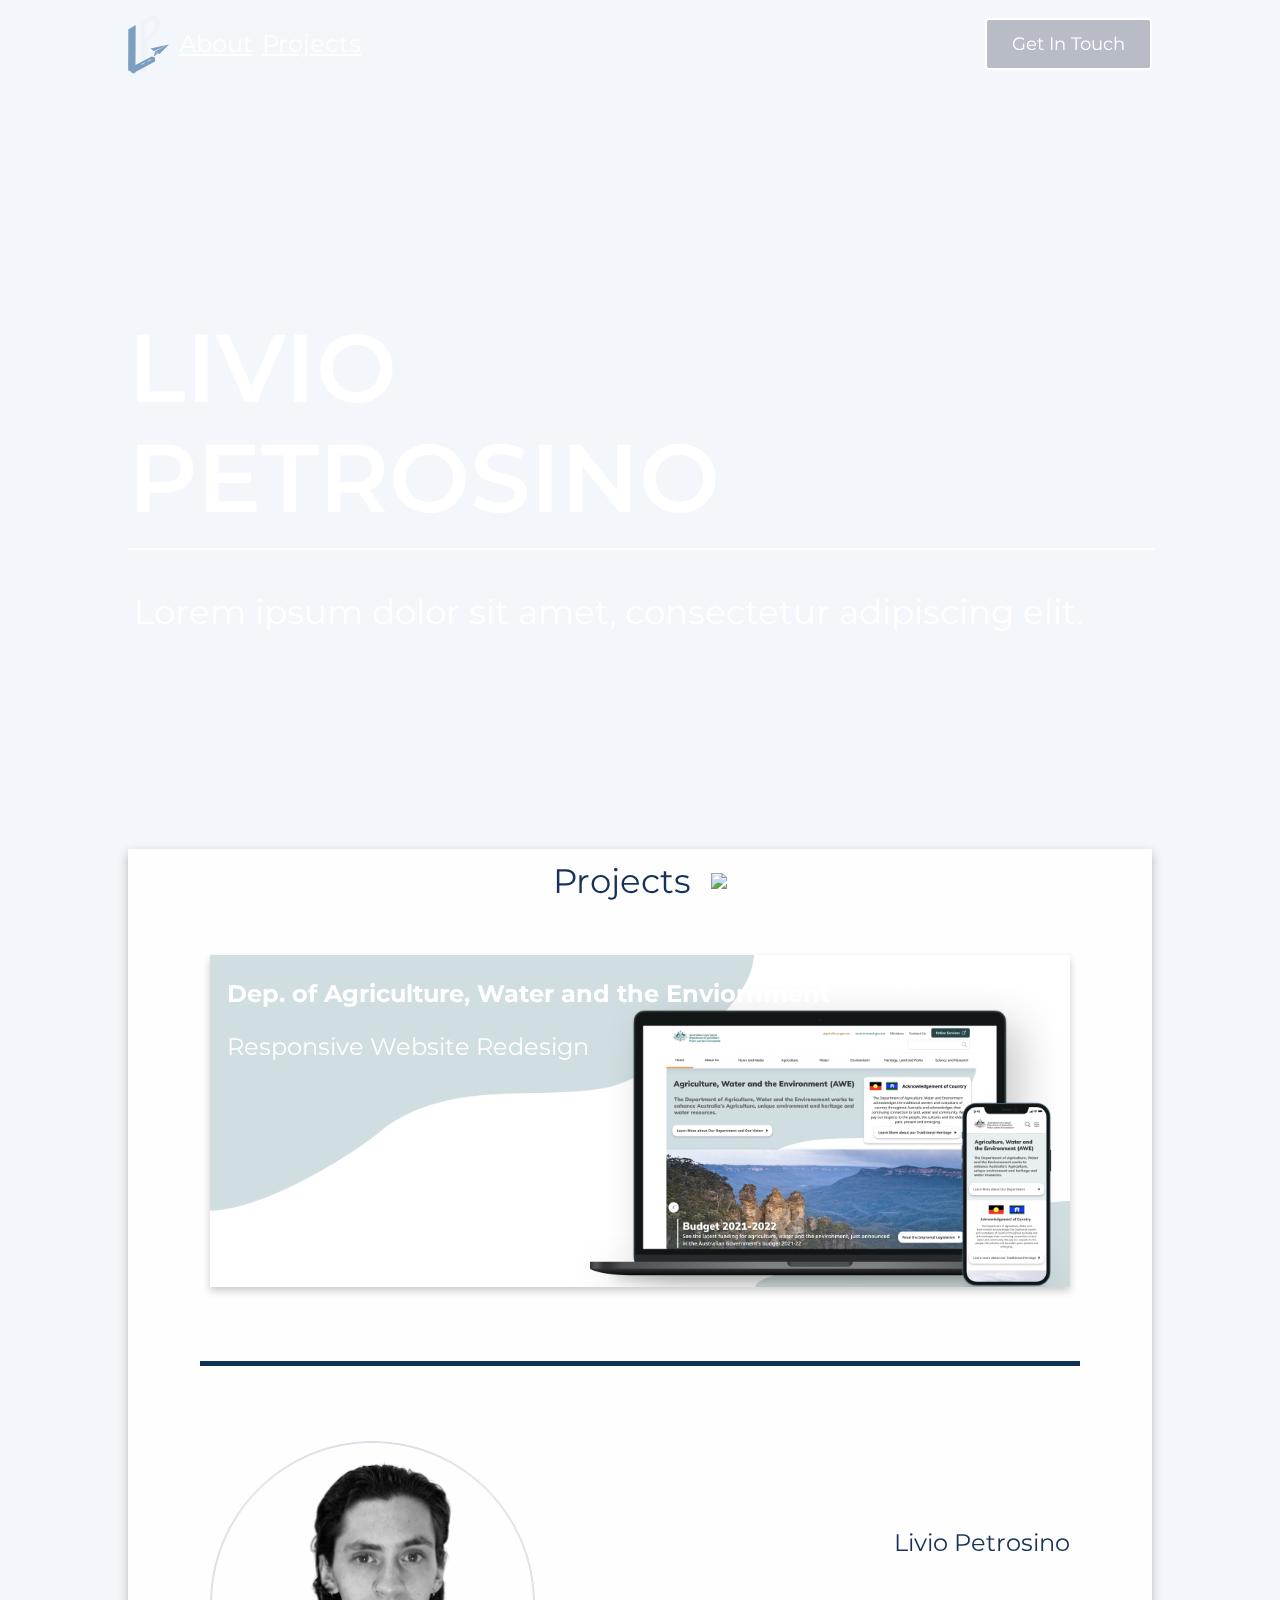
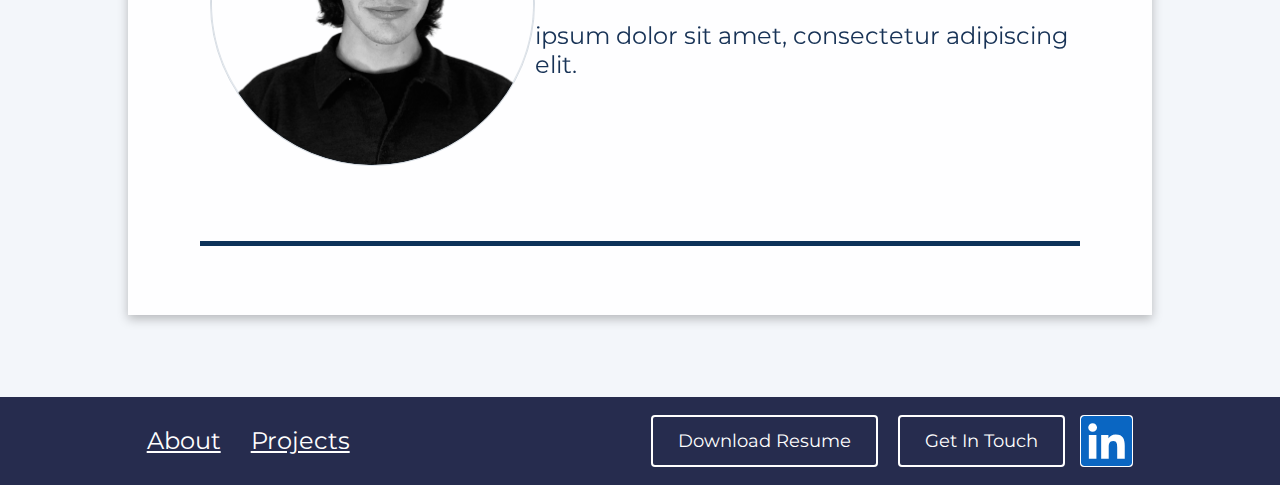
==== index.html @ 7bb63a0a "Update" ====
<!DOCTYPE html>
<html lang="en">
<head>
    <link rel="stylesheet" href="style.css">
    <link rel="preconnect" href="https://fonts.googleapis.com">
    <link rel="preconnect" href="https://fonts.gstatic.com" crossorigin>
    <link href="https://fonts.googleapis.com/css2?family=Montserrat:ital,wght@0,100;0,200;0,300;0,400;0,500;0,600;0,700;0,800;0,900;1,100;1,200;1,300;1,400;1,500;1,600;1,700;1,800;1,900&display=swap" rel="stylesheet">
    <meta charset="UTF-8">
    <meta http-equiv="X-UA-Compatible" content="IE=edge">
    <meta name="viewport" content="width=device-width, initial-scale=1.0">
    <!-- Hotjar Tracking Code for https://lpetrosino.github.io/My_First_Repo/ -->
    <script>    
        (function(h,o,t,j,a,r){
            h.hj=h.hj||function(){(h.hj.q=h.hj.q||[]).push(arguments)};
            h._hjSettings={hjid:2517345,hjsv:6};
            a=o.getElementsByTagName('head')[0];
            r=o.createElement('script');r.async=1;
            r.src=t+h._hjSettings.hjid+j+h._hjSettings.hjsv;
            a.appendChild(r);
        })(window,document,'https://static.hotjar.com/c/hotjar-','.js?sv=');
    </script>
    <title>Document</title>
</head>
<body>
    <div id="top-w-background" class="backgroundImage">
        <div class="content">
            <header>
                <nav>
                    <svg width="41" height="60" viewBox="0 0 41 60" fill="none" xmlns="http://www.w3.org/2000/svg">
                        <path d="M16.8015 26.4986C23.5625 22.6713 29.4502 18.6682 29.4502 11.8692V6.21134C27.8305 4.60567 25.9408 3 25.9408 3L14.7501 8.67125V29.6762L14.75 55.8813L16.8016 57L16.8015 28.6968V26.4986Z" stroke="#EFF2F6" stroke-width="4" stroke-miterlimit="1.41421" stroke-linecap="square"/>
                        <path d="M5.46011 56.825L2.12839 55.1449C2.12839 55.1449 2.30581 31.4099 2.30581 16.6347L5.64617 14.5239L5.46488 54.3464M5.46011 56.825L5.46488 54.3464M5.46011 56.825L25.0684 46.2497V44.9278L23.8284 44.5973L5.46488 54.3464" stroke="#7C9FBF" stroke-width="4" stroke-linecap="square"/>
                        <path d="M41.001 30.5L31.501 40L29.7809 39.2355L26.001 42.5V37.5L22.501 34.5L41.001 30.5Z" fill="#7C9FBF"/>
                        <path d="M40.6963 30.7643L26.0807 36.9502L26.2356 41.7309L27.1522 37.3678L40.6963 30.7643Z" fill="#FCFCFC"/>
                        <path d="M27.5 37.5L27.5 38L31.1553 39.7688L27.5 37.5Z" fill="#FCFCFC"/>
                        <path d="M25.8325 37L25.8322 36.6773L22.5 34.5L25.8325 37Z" fill="#FCFCFC"/>
                        <line y1="-0.25" x2="3.49858" y2="-0.25" transform="matrix(0.894128 -0.447812 0.663743 0.74796 19.8535 47.4249)" stroke="white" stroke-width="0.5"/>
                        <line y1="-0.25" x2="3.49858" y2="-0.25" transform="matrix(0.894128 -0.447812 0.663743 0.74796 13.5977 50.5581)" stroke="white" stroke-width="0.5"/>
                    </svg>
                    <a id="navTexta" class="navText" href="about.html">About</a>
                    <a id="navTextb" class="navText" href="index.html">Projects</a>
                    <button id="navButton" href="">Get In Touch</button>
                </nav>
            </header>
            <div Class="heroText">
                <div class="H1">LIVIO</div>
                <div class="H1">PETROSINO</div>
                <div class="line"></div>
                <div class="subH">Lorem ipsum dolor sit amet, consectetur adipiscing elit.</div>
            </div>
            
        </div>
    </div>
    <div class="content">
        <div id="projectSection">
            <div class="projectscta">Projects
                <img src="https://github.com/LPetrosino/Portfolio-HW18/blob/main/images/arrow.png?raw=true">
            </div>
            <div id=projects>
                <div class="card">
                    <img class="card1image" src="/images/cardImagefinal.png" alt="Avatar" style="width:100%">
                    <div class="container">
                      <h3><b>Dep. of Agriculture, Water and the Enviornment</b></h3>
                      <p>Responsive Website Redesign</p>
                    </div>
                </div>
            </div>
            <div class="line2"></div>
            <div id=aboutMe>
                <img class="myPhoto" src="/images/myPhoto.png">
                <!-- insert image -->
                <div id="blurb">
                    <h4>Livio Petrosino</h4>
                    <h4>ipsum dolor sit amet, consectetur adipiscing elit.</h4>
                </div>
            </div>
            <div class="line3"></div>
        </div>
    </div>
    <footer> 
        <div class="fContainer">
            <a id="footerTexta" class="footerText" href="">About</a>
            <a id="footerTextb" class="footerText" href="#projects">Projects</a>
            <button class="cvButton" href="">Download Resume</button>
            <button class="contactButton" href="">Get In Touch</button>
            <svg id="lnkdIn" width="53" height="52" viewBox="0 0 53 52" fill="none" xmlns="http://www.w3.org/2000/svg">
            <rect width="53" height="52" rx="4" fill="white"/>
            <path d="M48.3571 1H4.63147C2.6279 1 1 2.6183 1 4.60491V47.3951C1 49.3817 2.6279 51 4.63147 51H48.3571C50.3607 51 52 49.3817 52 47.3951V4.60491C52 2.6183 50.3607 1 48.3571 1ZM16.4138 43.8571H8.85491V19.9955H16.4252V43.8571H16.4138ZM12.6344 16.7366C10.2096 16.7366 8.25156 14.8058 8.25156 12.4397C8.25156 10.0737 10.2096 8.14286 12.6344 8.14286C15.0478 8.14286 17.0172 10.0737 17.0172 12.4397C17.0172 14.817 15.0592 16.7366 12.6344 16.7366ZM44.7484 43.8571H37.1895V32.25C37.1895 29.4821 37.1326 25.9219 33.2621 25.9219C29.3232 25.9219 28.7199 28.9353 28.7199 32.0491V43.8571H21.1609V19.9955H28.4125V23.2545H28.515C29.5281 21.3795 31.9984 19.404 35.6754 19.404C43.3254 19.404 44.7484 24.3482 44.7484 30.7768V43.8571Z" fill="#0A66C2"/>
            </svg>
        </div>
    </footer>
</body>
</html>
---- style.css ----
html, body {
    height: 100%;
    margin: 0;
    background: #F3F6FA;
}
.backgroundImage {
    background-image: url('https://github.com/LPetrosino/My_First_Repo/blob/main/images/backgroundImage.png?raw=true');
    background-size: 100%;
    height: 100%;
    background-repeat: no-repeat;
    position: relative;
}
nav {
    display: flex;
    flex-direction: row;
    justify-content: space-between;
    align-items: center;
    height: 88px;
}
.navText {
    position: static;
    left: 24.83%;
    right: 24.83%;
    top: 40.48%;
    bottom: 40.48%;

    font-family: 'Montserrat', sans-serif;
    font-style: normal;
    font-weight: normal;
    font-size: 24px;
    line-height: 16px;
    /* identical to box height, or 67% */
    color: #FFFFFF;
}
#navTextb {
    margin-right: 60%;
}
#navButton {
    background: rgba(47, 52, 83, 0.3);
    border: 2px solid #FFFFFF;
    backdrop-filter: blur(6px);
    /* Note: backdrop-filter has minimal browser support */
    border-radius: 4px;
}
.content {
    top: 0%;
    width: 80%;
    margin-right: auto;
    margin-left: auto;
}
.heroText{
    display: flex;
    flex-direction: column;
    padding: 0px;
    width: 100%;
    margin-top: 22%;
    margin-bottom: auto;
}
.projectscta {
    display: flex;
    align-items: center;
    justify-content: center;
    margin-bottom: 4%;
    color: #173256;

    font-family: 'Montserrat', sans-serif;
    font-style: normal;
    font-weight: normal;
    font-size: 33.99px;
    line-height: 65px;
    order: 3;
}
.projectscta img {
    margin-left: 2%;
}
.footerText {
    left: 24.83%;
    right: 24.83%;
    top: 40.48%;
    bottom: 40.48%;

    font-family: 'Montserrat', sans-serif;
    font-style: normal;
    font-weight: normal;
    font-size: 24px;
    line-height: 16px;
    /* identical to box height, or 67% */
    color: #FFFFFF;
}
#footerTextb {
    margin-left: 30px;
    margin-right: auto;
}
.H1 {
    
    left: 0%;
    right: 40.81%;
    top: 0%;
    bottom: 30.16%;

    font-family: 'Montserrat', sans-serif;
    font-style: normal;
    font-weight: 600;
    font-size: 96px;
    line-height: 110px;
    /* or 115% */

    display: flex;
    align-items: center;

    color: #FFFFFF;


    /* Inside Auto Layout */

    flex: none;
    order: 0;
    flex-grow: 0;
    margin-bottom: 15px 0px;
}
.line {
    position: static;
    width: 100%;
    height: 0px;
    left: 0px;
    top: 235px;
    
    border: 1px solid #FFFFFF;
    
    /* Inside Auto Layout */
    
    flex: none;
    order: 1;
    flex-grow: 0;
    margin: 15px 0px;
}
.line2, .line3 {
    width: 86%;
    height: 5px;
    background: #0D3259 16%;
    margin-left: 7%;
    margin-right: 7%;
}
.myPhoto {
    border-radius: 50%;
    position: static;
    width: 325px;
    height: 325px;
    left: 50px;
    top: 24px;

    
    border: 1px solid rgba(13, 50, 89, 0.16);
    box-sizing: border-box;

    /* Inside Auto Layout */

    flex: none;
    order: 0;
    flex-grow: 0;
    margin-left: 8%;
}
#blurb {
    display: flex;
    flex-direction: column;
    align-items: flex-end;
    justify-content: center;
    position: static;
    margin-right: 8%;
}
.subH {
    position: static;
    width: 100%;
    height: 65px;
    left: 0px;
    top: 250px;
    
    font-family: 'Montserrat', sans-serif;
    font-style: normal;
    font-weight: normal;
    font-size: 33.99px;
    line-height: 65px;
    /* identical to box height, or 191% */
    
    display: flex;
    align-items: center;
    text-indent: 6px;
    
    color: #FFFFFF;
    
    
    /* Inside Auto Layout */
    
    flex: none;
    order: 2;
    flex-grow: 0;
    margin: 15px 0px;
}
#projectSection {
    width: 100%;
    padding-bottom: 69px;
    margin-top: -5%;
    margin-bottom: 8%;
    height: auto;
    box-shadow: 0px 4px 10px rgba(0, 0, 0, 0.25);;

    background: rgba(255, 255, 255, 0.88);
    backdrop-filter: blur(10px);
    /* Note: backdrop-filter has minimal browser support */
}
#projects {
    display: inline-flex;
    justify-content: center;
    width: 100%;
    margin-bottom: 74px;
}
#aboutMe {
    margin-top: 75px;
    margin-bottom: 75px;
    display: inline-flex;
    justify-content: space-between;
    width: 100%;
    
}
.card1 {
    position: static;
    width: 40%;
    left: 56px;
    top: 47px;

    /* Inside Auto Layout */

    flex: none;
    order: 0;
    flex-grow: 0;
    margin: 0px 37px;
    background-color: white;
    filter: drop-shadow(0px 4px 10px rgba(0, 0, 0, 0.25));
}
.cardImg {
    position: static;
    width: 100%;
    left: calc(50% - 545px/2);
    top: 0%;
    flex: none;
    order: 0;
    align-self: auto;
    flex-grow: 0;
    margin: 0px 0px;
    border: 0.5px solid rgba(13, 50, 89, 0.2);
}
.cardDesc {
    display: flex;
    flex-direction: row;
    flex-wrap: wrap;
    padding-left: 5%;
    padding-right: 5%;

    position: static;
    width: fit-content;
    height: inherit;

    background: #FFFFFF;
    box-sizing: border-box;
}
h3, p {
    font-family: 'Montserrat', sans-serif;
    font-style: normal;
    font-weight: normal;
    font-size: 24px;
    line-height: 29px;
    color: #FFFFFF;
    margin-left: 2%;
}
h4 {
    font-family: 'Montserrat', sans-serif;
    font-style: normal;
    font-weight: normal;
    font-size: 24px;
    line-height: 29px;
    color: #173256;
    
}
footer {
    background: #262C4E;
    /* position: absolute; */
    height: 88px;
    width: 100%;
}
.fContainer {
    display: flex;
    flex-direction: row;
    justify-content: center;
    align-items: center;
    height: 88px;
    margin-left: 11.46%;
    margin-right: 11.46%;
}
button {
    display: flex;
    flex-direction: row;
    justify-content: center;
    align-items: center;
    position: bottom;
    padding: 18px 25px;
    height: 52px;
    
    font-family: 'Montserrat', sans-serif;
    font-style: normal;
    font-weight: normal;
    font-size: 18px;
    line-height: 16px;
    /* identical to box height, or 67% */
    color: #FFFFFF;
}
.contactButton {
    background: #262C4E; 
    border: 2px solid #FFFFFF;
    /* Note: backdrop-filter has minimal browser support */
    border-radius: 4px;
    margin-left: 20px;
}
.cvButton {
    background: #262C4E; 
    border: 2px solid #FFFFFF;
    /* Note: backdrop-filter has minimal browser support */
    border-radius: 4px;
}
#lnkdIn {
    margin-left: 15px;
}
.cntr {
    display: flex;
    flex-direction: row;
    justify-content: space-between;
    align-items: center;
    padding: 0px;

    position: absolute;
    width: 223px;
    height: 49px;
    left: calc(50% - 223px/2 + 0.5px);
    top: 880px;
}
.card {
    /* Add shadows to create the "card" effect */
    box-shadow: 0 4px 8px 0 rgba(0,0,0,0.2);
    transition: 0.3s;
    margin-left: 8%;
    margin-right: 8%;
    position: relative;
}
.card1image{
    width: 100%;
    height: 100%
    
}
  /* On mouse-over, add a deeper shadow */
.card:hover {
    box-shadow: 0 8px 16px 0 rgba(0,0,0,0.2);
}

  /* Add some padding inside the card container */
.container {
    position: absolute;
    top: 0;
    left: 0;
    right: 0;
    bottom: 0;
    background-color: rgba(0,0,0,0,0);
}
.container:hover {
    opacity: 1;
    background: rgba(203, 209, 218, 0.2);
    backdrop-filter: blur(4px);
    transition: .5s ease;
}
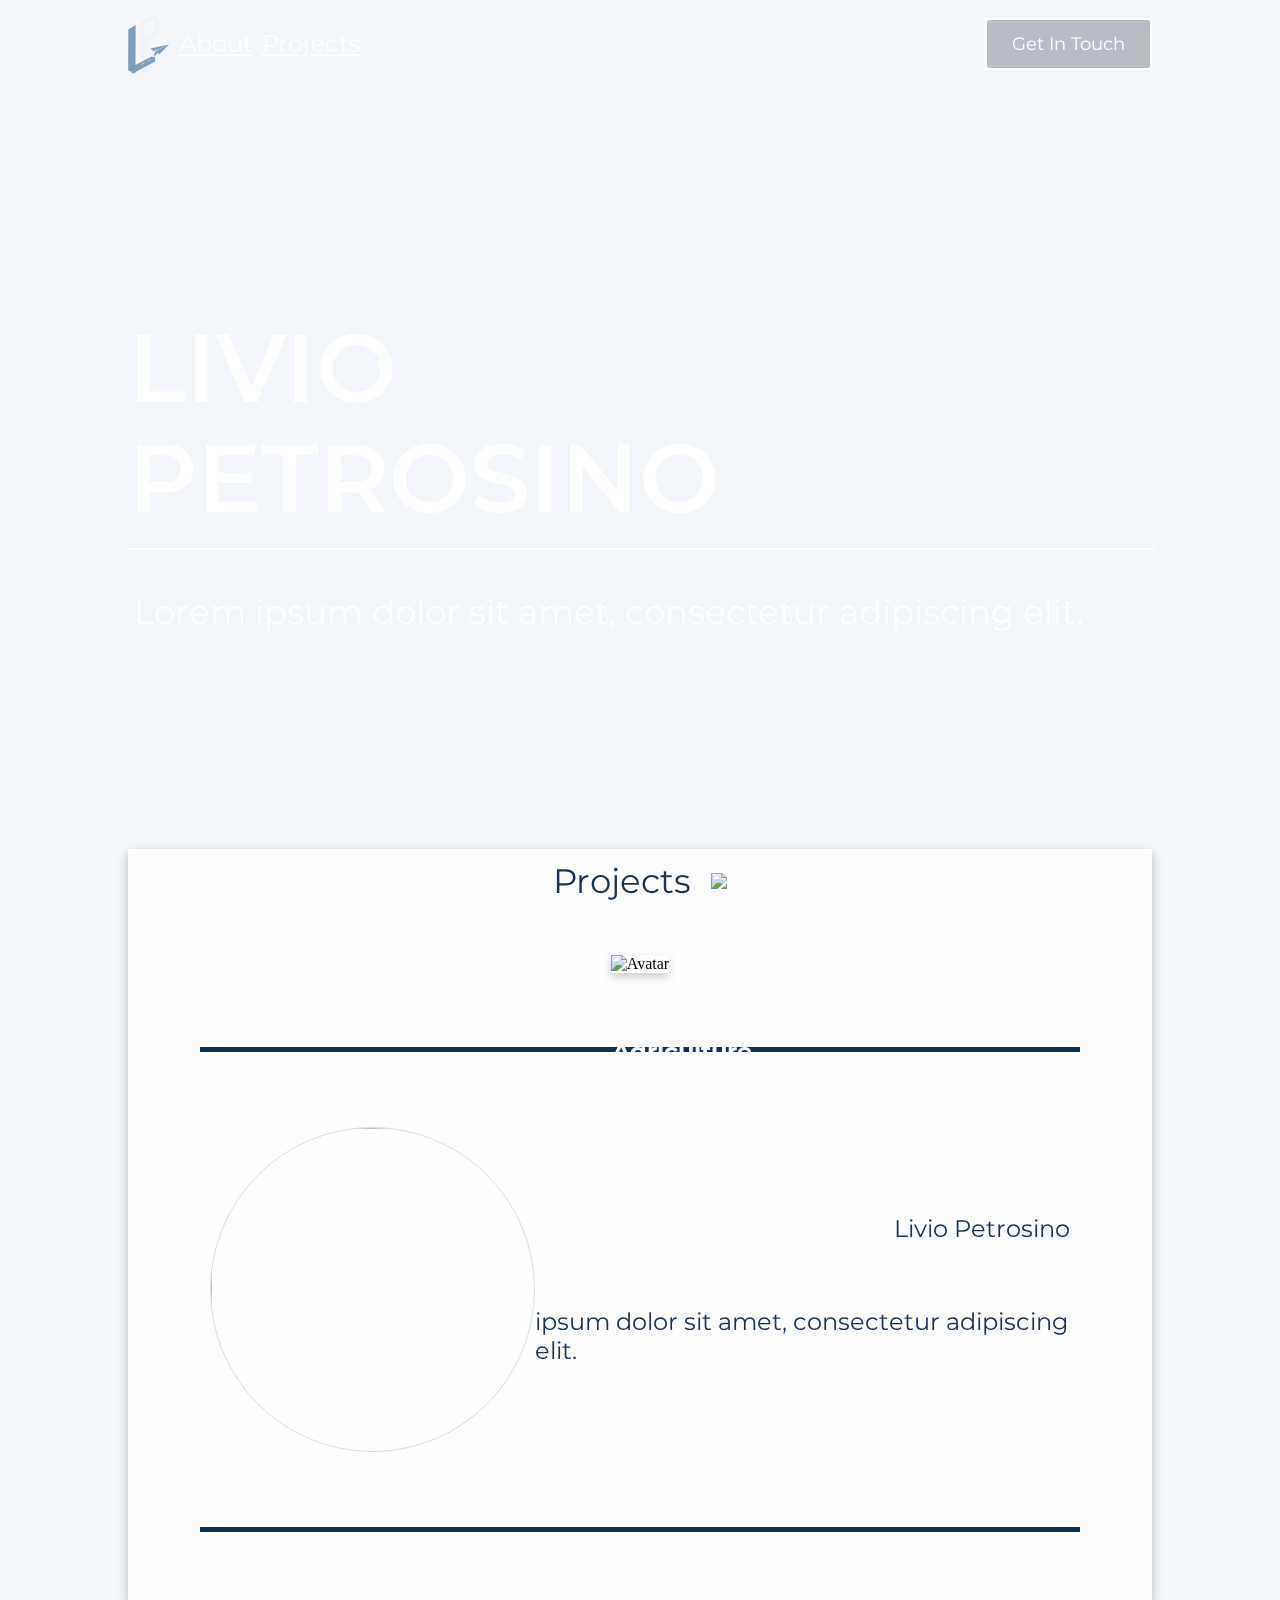
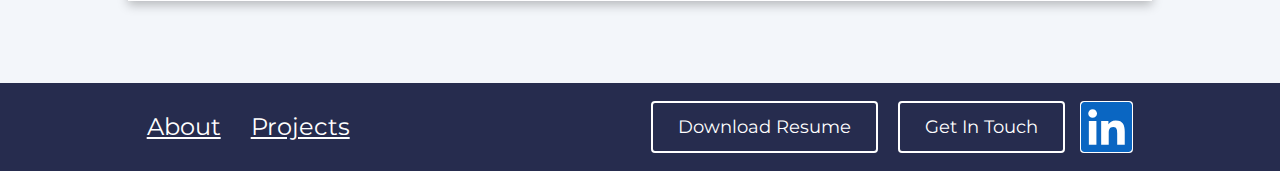
==== commit 5ca5a460: "Update" ====
--- a/index.html
+++ b/index.html
@@ -57,7 +57,7 @@
             </div>
             <div id=projects>
                 <div class="card">
-                    <img class="card1image" src="/images/cardImagefinal.png" alt="Avatar" style="width:100%">
+                    <img class="card1image" src="https://github.com/LPetrosino/Portfolio-HW18/blob/main/images/cardImagefinal.png?raw=true" alt="Avatar" style="width:100%">
                     <div class="container">
                       <h3><b>Dep. of Agriculture, Water and the Enviornment</b></h3>
                       <p>Responsive Website Redesign</p>
@@ -66,7 +66,7 @@
             </div>
             <div class="line2"></div>
             <div id=aboutMe>
-                <img class="myPhoto" src="/images/myPhoto.png">
+                <img class="myPhoto" src="https://github.com/LPetrosino/Portfolio-HW18/blob/main/images/myPhoto.png?raw=true">
                 <!-- insert image -->
                 <div id="blurb">
                     <h4>Livio Petrosino</h4>
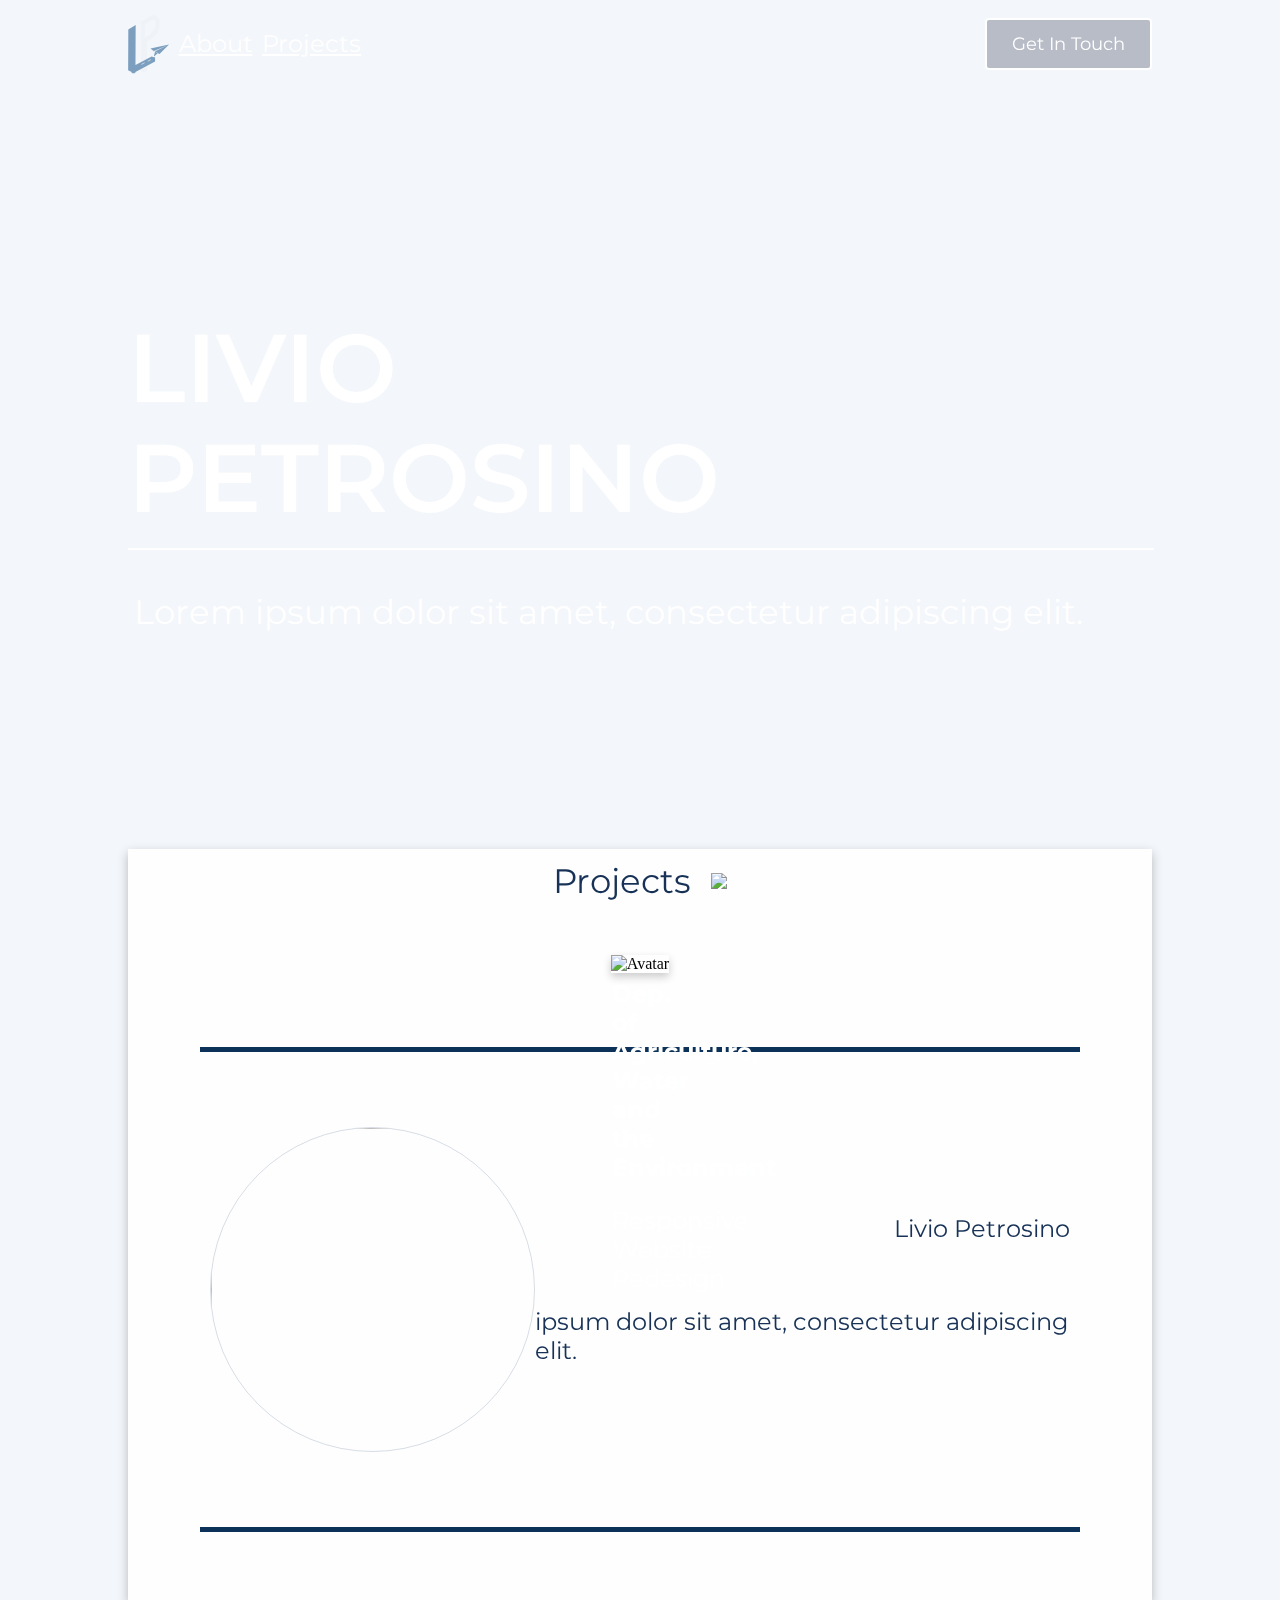
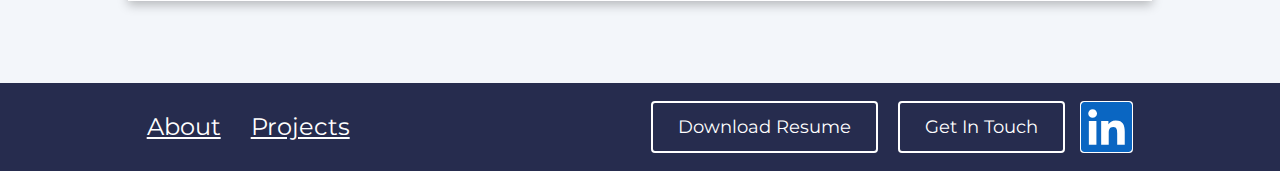
==== commit 08b94e4e: "update" ====
--- a/index.html
+++ b/index.html
@@ -59,7 +59,7 @@
                 <div class="card">
                     <img class="card1image" src="https://github.com/LPetrosino/Portfolio-HW18/blob/main/images/cardImagefinal.png?raw=true" alt="Avatar" style="width:100%">
                     <div class="container">
-                      <h3><b>Dep. of Agriculture, Water and the Enviornment</b></h3>
+                      <h3><b>Dep. of Agriculture, Water and the Environment</b></h3>
                       <p>Responsive Website Redesign</p>
                     </div>
                 </div>
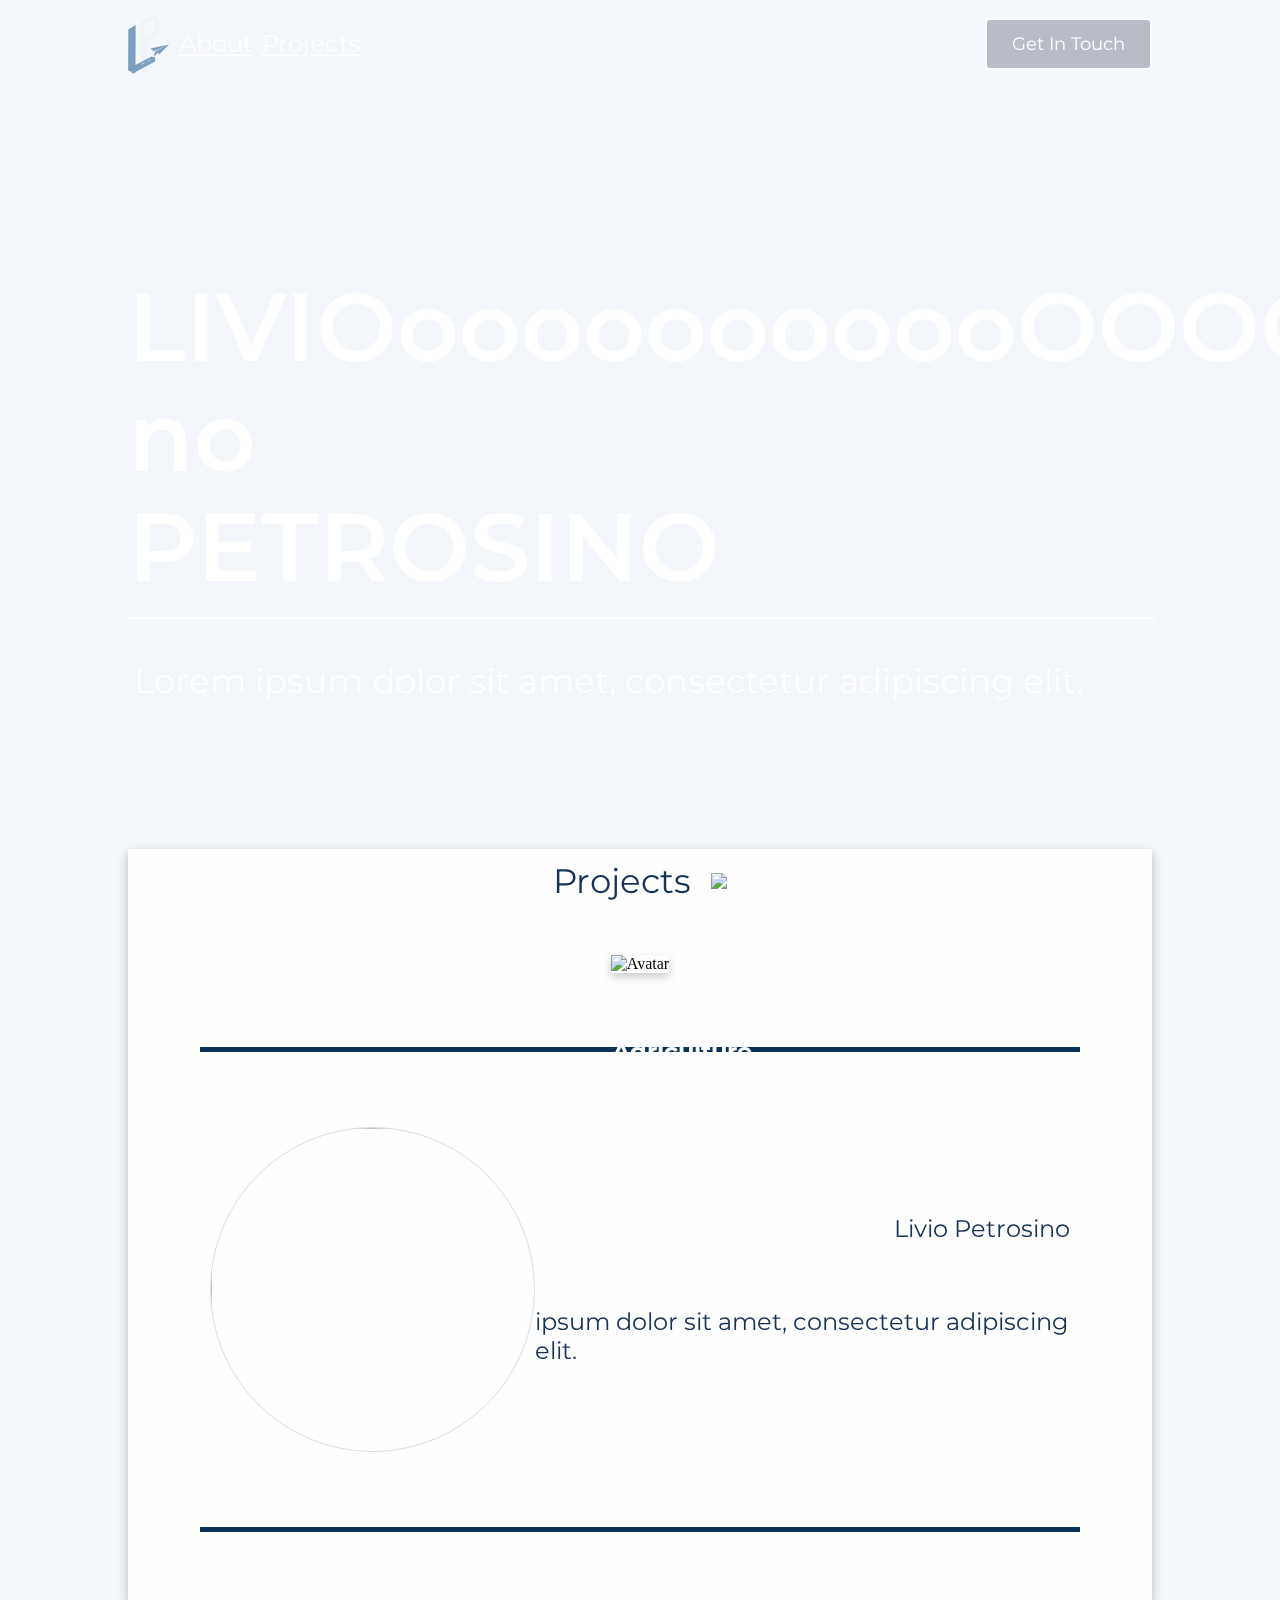
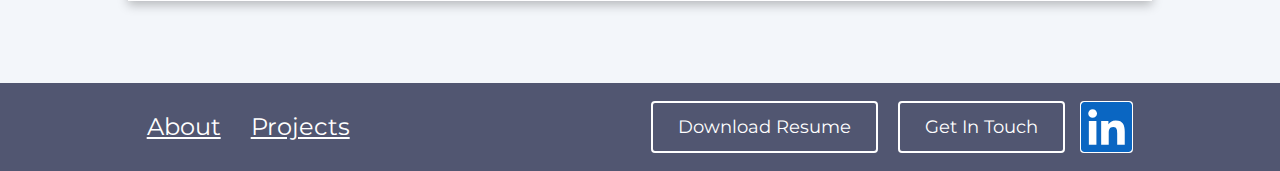
==== commit 9796bb41: "Update index.html" ====
--- a/index.html
+++ b/index.html
@@ -42,7 +42,7 @@
                 </nav>
             </header>
             <div Class="heroText">
-                <div class="H1">LIVIO</div>
+                <div class="H1">LIVIOooooooooooOOOOH no</div>
                 <div class="H1">PETROSINO</div>
                 <div class="line"></div>
                 <div class="subH">Lorem ipsum dolor sit amet, consectetur adipiscing elit.</div>
--- a/style.css
+++ b/style.css
@@ -10,6 +10,15 @@
     background-repeat: no-repeat;
     position: relative;
 }
+@media only screen and (max-width: 600px) {
+    .backgroundImage {
+        background-image: url('https://github.com/LPetrosino/Portfolio-HW18/blob/main/images/backgroundphone.png?raw=true');
+        background-size: 100%;
+        height: 100%;
+        background-repeat: no-repeat;
+        position: relative;
+    }
+}
 nav {
     display: flex;
     flex-direction: row;
@@ -34,6 +43,11 @@
 }
 #navTextb {
     margin-right: 60%;
+}
+@media only screen and (max-width: 600px) {
+    #navTextb {
+        margin-right: 20%;
+    }
 }
 #navButton {
     background: rgba(47, 52, 83, 0.3);
@@ -48,13 +62,33 @@
     margin-right: auto;
     margin-left: auto;
 }
+@media only screen and (max-width: 600px) {
+    .content {
+        width: 90%;
+    }
+}
 .heroText{
     display: flex;
     flex-direction: column;
     padding: 0px;
     width: 100%;
-    margin-top: 22%;
+    margin-top: 18%;
     margin-bottom: auto;
+}
+@media only screen and (max-width: 1200px) {
+    .heroText{
+        margin-top: 12%;
+    }
+}
+@media only screen and (max-width: 900px) {
+    .heroText{
+        margin-top: 6%;
+    }
+}
+@media only screen and (max-width: 600px) {
+    .heroText{
+        margin-top: 30%;
+    }
 }
 .projectscta {
     display: flex;
@@ -91,8 +125,13 @@
     margin-left: 30px;
     margin-right: auto;
 }
+@media only screen and (max-width: 600px) {
+    #footerTextb {
+        margin-left: 0;
+        margin-right: 0;
+    }
+}
 .H1 {
-    
     left: 0%;
     right: 40.81%;
     top: 0%;
@@ -117,6 +156,33 @@
     order: 0;
     flex-grow: 0;
     margin-bottom: 15px 0px;
+}
+@media only screen and (max-width: 1200px) {
+    .H1 {
+        font-family: 'Montserrat', sans-serif;
+        font-style: normal;
+        font-weight: 600;
+        font-size: 60px;
+        line-height: 90px;
+    }
+}
+@media only screen and (max-width: 900px) {
+    .H1 {
+        font-family: 'Montserrat', sans-serif;
+        font-style: normal;
+        font-weight: 600;
+        font-size: 40px;
+        line-height: 70px;
+    }
+}
+@media only screen and (max-width: 600px) {
+    .H1 {
+        font-family: 'Montserrat', sans-serif;
+        font-style: normal;
+        font-weight: 600;
+        font-size: 50px;
+        line-height: 60px;
+    }
 }
 .line {
     position: static;
@@ -160,6 +226,14 @@
     flex-grow: 0;
     margin-left: 8%;
 }
+@media only screen and (max-width: 600px) {
+    .myPhoto {
+        margin-left: 0%;
+        width: 290px;
+        height: 290px;
+        
+    }
+}
 #blurb {
     display: flex;
     flex-direction: column;
@@ -168,8 +242,15 @@
     position: static;
     margin-right: 8%;
 }
+@media only screen and (max-width: 600px) {
+    #blurb {
+        margin-left: 5%;
+        margin-right: 5%;
+        align-items: center;
+        justify-content: center;
+    }
+}
 .subH {
-    position: static;
     width: 100%;
     height: 65px;
     left: 0px;
@@ -182,7 +263,6 @@
     line-height: 65px;
     /* identical to box height, or 191% */
     
-    display: flex;
     align-items: center;
     text-indent: 6px;
     
@@ -195,6 +275,24 @@
     order: 2;
     flex-grow: 0;
     margin: 15px 0px;
+}
+@media only screen and (max-width: 1200px) {
+    .subH {
+        font-family: 'Montserrat', sans-serif;
+        font-style: normal;
+        font-weight: normal;
+        font-size: 32px;
+        line-height: 40.5px;
+    }
+}
+@media only screen and (max-width: 900px) {
+    .subH {
+        font-family: 'Montserrat', sans-serif;
+        font-style: normal;
+        font-weight: normal;
+        font-size: 28px;
+        line-height: 38.5px;
+    }
 }
 #projectSection {
     width: 100%;
@@ -208,6 +306,21 @@
     backdrop-filter: blur(10px);
     /* Note: backdrop-filter has minimal browser support */
 }
+@media only screen and (max-width: 1024px) {
+    #projectSection {
+        margin-top: -8%;
+    }
+}
+@media only screen and (max-width: 900px) {
+    #projectSection {
+        margin-top: -11%;
+    }
+}
+@media only screen and (max-width: 600px) {
+    #projectSection {
+        margin-top: -15%;
+    }
+}
 #projects {
     display: inline-flex;
     justify-content: center;
@@ -219,8 +332,14 @@
     margin-bottom: 75px;
     display: inline-flex;
     justify-content: space-between;
-    width: 100%;
-    
+    width: 100%;   
+}
+@media only screen and (max-width: 600px) {
+    #aboutMe {
+        display: flex;
+        flex-direction: column;
+        align-items: center;
+    }
 }
 .card1 {
     position: static;
@@ -282,9 +401,8 @@
     
 }
 footer {
-    background: #262C4E;
+    background: #515671;
     /* position: absolute; */
-    height: 88px;
     width: 100%;
 }
 .fContainer {
@@ -295,6 +413,15 @@
     height: 88px;
     margin-left: 11.46%;
     margin-right: 11.46%;
+}
+@media only screen and (max-width: 600px) {
+    .fContainer{
+        display: flex;
+        flex-wrap: wrap;
+        height: auto;
+        margin-left: 11.46%;
+        margin-right: 11.46%;
+    }
 }
 button {
     display: flex;
@@ -314,20 +441,25 @@
     color: #FFFFFF;
 }
 .contactButton {
-    background: #262C4E; 
+    background: #515671; 
     border: 2px solid #FFFFFF;
     /* Note: backdrop-filter has minimal browser support */
     border-radius: 4px;
     margin-left: 20px;
 }
 .cvButton {
-    background: #262C4E; 
+    background: #515671; 
     border: 2px solid #FFFFFF;
     /* Note: backdrop-filter has minimal browser support */
     border-radius: 4px;
 }
 #lnkdIn {
     margin-left: 15px;
+}
+@media only screen and (max-width: 600px) {
+    #lnkdIn {
+        margin-left: 0;
+    }
 }
 .cntr {
     display: flex;
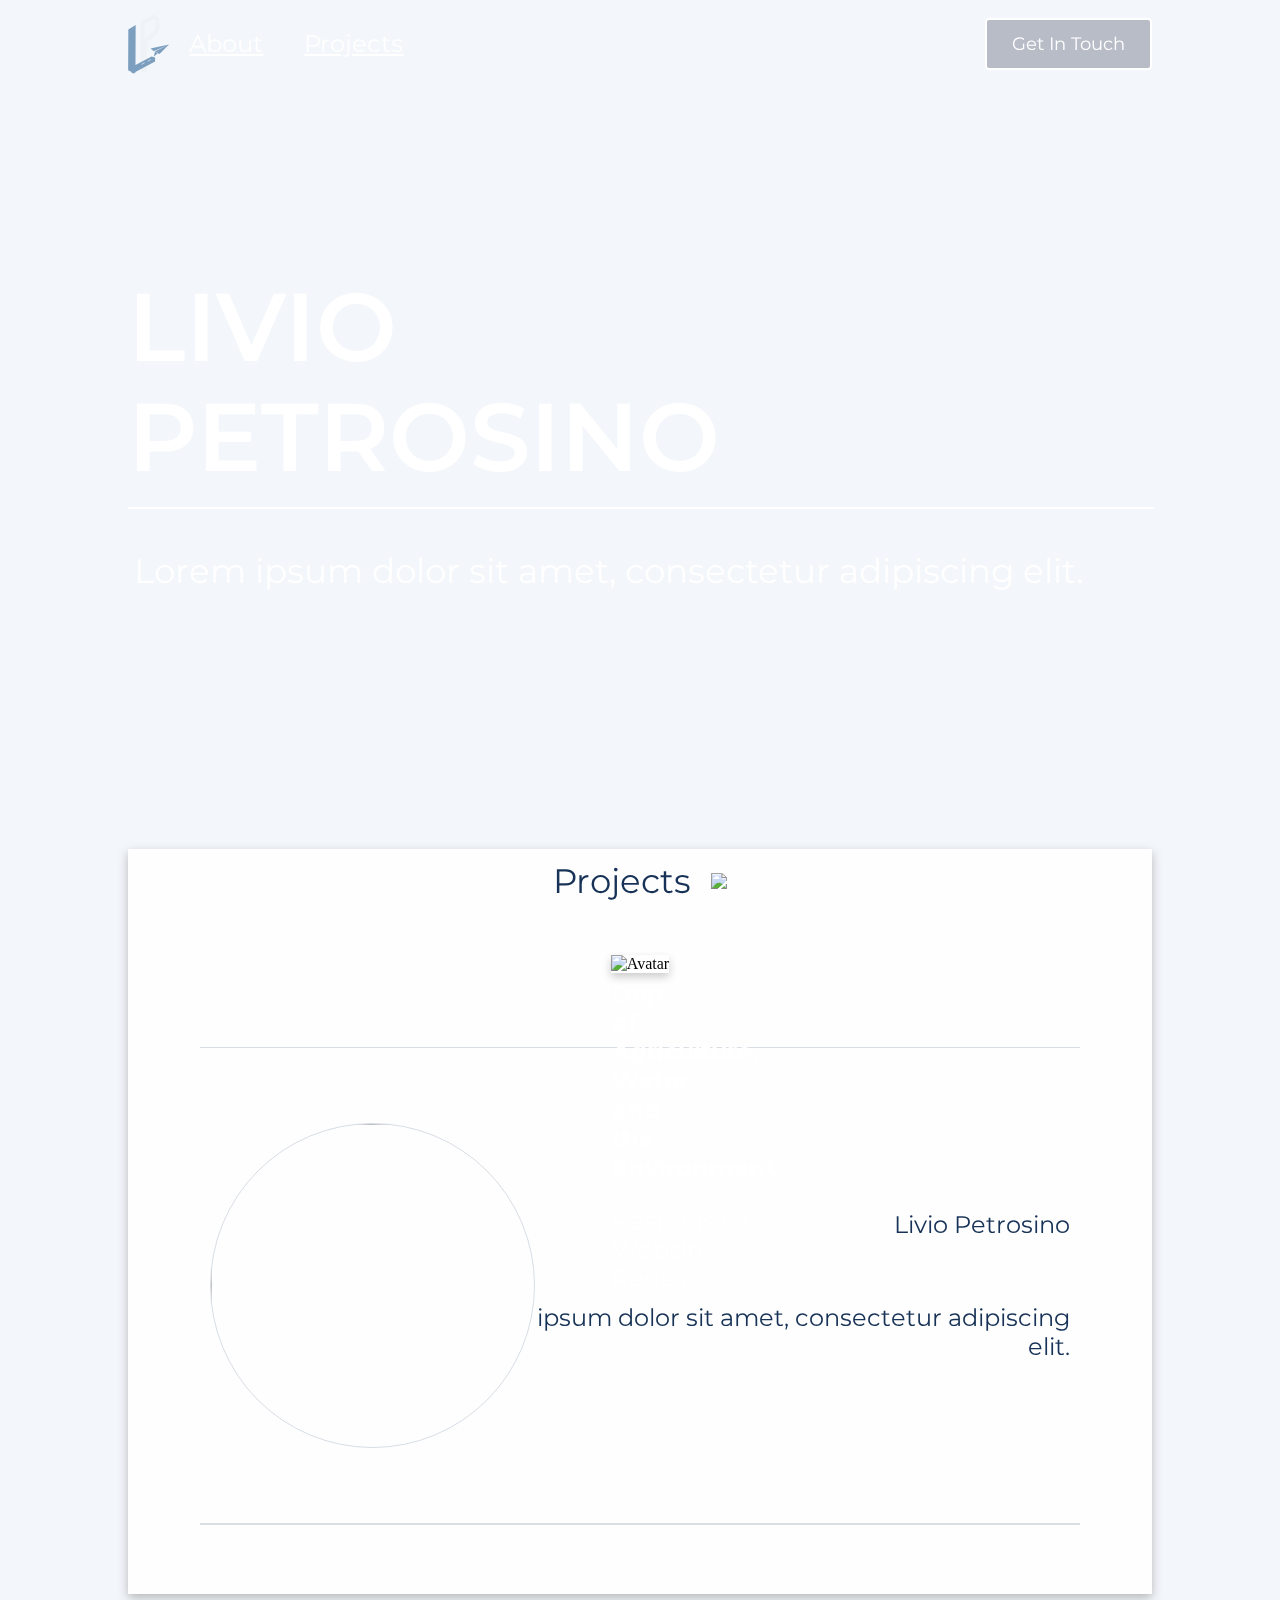
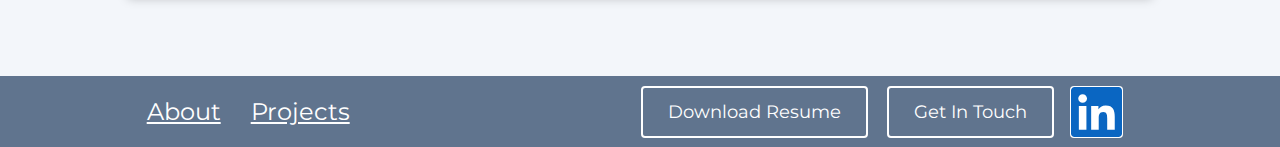
==== commit 008c2dc5: "Update" ====
--- a/index.html
+++ b/index.html
@@ -42,7 +42,7 @@
                 </nav>
             </header>
             <div Class="heroText">
-                <div class="H1">LIVIOooooooooooOOOOH no</div>
+                <div class="H1">LIVIO</div>
                 <div class="H1">PETROSINO</div>
                 <div class="line"></div>
                 <div class="subH">Lorem ipsum dolor sit amet, consectetur adipiscing elit.</div>
@@ -78,14 +78,20 @@
     </div>
     <footer> 
         <div class="fContainer">
-            <a id="footerTexta" class="footerText" href="">About</a>
-            <a id="footerTextb" class="footerText" href="#projects">Projects</a>
-            <button class="cvButton" href="">Download Resume</button>
-            <button class="contactButton" href="">Get In Touch</button>
-            <svg id="lnkdIn" width="53" height="52" viewBox="0 0 53 52" fill="none" xmlns="http://www.w3.org/2000/svg">
-            <rect width="53" height="52" rx="4" fill="white"/>
-            <path d="M48.3571 1H4.63147C2.6279 1 1 2.6183 1 4.60491V47.3951C1 49.3817 2.6279 51 4.63147 51H48.3571C50.3607 51 52 49.3817 52 47.3951V4.60491C52 2.6183 50.3607 1 48.3571 1ZM16.4138 43.8571H8.85491V19.9955H16.4252V43.8571H16.4138ZM12.6344 16.7366C10.2096 16.7366 8.25156 14.8058 8.25156 12.4397C8.25156 10.0737 10.2096 8.14286 12.6344 8.14286C15.0478 8.14286 17.0172 10.0737 17.0172 12.4397C17.0172 14.817 15.0592 16.7366 12.6344 16.7366ZM44.7484 43.8571H37.1895V32.25C37.1895 29.4821 37.1326 25.9219 33.2621 25.9219C29.3232 25.9219 28.7199 28.9353 28.7199 32.0491V43.8571H21.1609V19.9955H28.4125V23.2545H28.515C29.5281 21.3795 31.9984 19.404 35.6754 19.404C43.3254 19.404 44.7484 24.3482 44.7484 30.7768V43.8571Z" fill="#0A66C2"/>
-            </svg>
+            <div class="footerItem2">
+                <a id="footerTexta" class="footerText" href="">About</a>
+                <a id="footerTextb" class="footerText" href="#projects">Projects</a>
+            </div>
+            <div class="footerItems">
+                <button class="cvButton" href="">Download Resume</button>
+            </div>
+           <div class="footerItems">
+                <button class="contactButton" href="">Get In Touch</button>
+                <svg id="lnkdIn" width="53" height="52" viewBox="0 0 53 52" fill="none" xmlns="http://www.w3.org/2000/svg">
+                <rect width="53" height="52" rx="4" fill="white"/>
+                <path d="M48.3571 1H4.63147C2.6279 1 1 2.6183 1 4.60491V47.3951C1 49.3817 2.6279 51 4.63147 51H48.3571C50.3607 51 52 49.3817 52 47.3951V4.60491C52 2.6183 50.3607 1 48.3571 1ZM16.4138 43.8571H8.85491V19.9955H16.4252V43.8571H16.4138ZM12.6344 16.7366C10.2096 16.7366 8.25156 14.8058 8.25156 12.4397C8.25156 10.0737 10.2096 8.14286 12.6344 8.14286C15.0478 8.14286 17.0172 10.0737 17.0172 12.4397C17.0172 14.817 15.0592 16.7366 12.6344 16.7366ZM44.7484 43.8571H37.1895V32.25C37.1895 29.4821 37.1326 25.9219 33.2621 25.9219C29.3232 25.9219 28.7199 28.9353 28.7199 32.0491V43.8571H21.1609V19.9955H28.4125V23.2545H28.515C29.5281 21.3795 31.9984 19.404 35.6754 19.404C43.3254 19.404 44.7484 24.3482 44.7484 30.7768V43.8571Z" fill="#0A66C2"/>
+                </svg>
+           </div>
         </div>
     </footer>
 </body>
--- a/style.css
+++ b/style.css
@@ -40,14 +40,11 @@
     line-height: 16px;
     /* identical to box height, or 67% */
     color: #FFFFFF;
+    padding-left: 2%;
+    padding-right: 2%;
 }
 #navTextb {
-    margin-right: 60%;
-}
-@media only screen and (max-width: 600px) {
-    #navTextb {
-        margin-right: 20%;
-    }
+    margin-inline-end: auto;
 }
 #navButton {
     background: rgba(47, 52, 83, 0.3);
@@ -117,19 +114,12 @@
     font-style: normal;
     font-weight: normal;
     font-size: 24px;
-    line-height: 16px;
     /* identical to box height, or 67% */
     color: #FFFFFF;
 }
 #footerTextb {
     margin-left: 30px;
     margin-right: auto;
-}
-@media only screen and (max-width: 600px) {
-    #footerTextb {
-        margin-left: 0;
-        margin-right: 0;
-    }
 }
 .H1 {
     left: 0%;
@@ -202,8 +192,8 @@
 }
 .line2, .line3 {
     width: 86%;
-    height: 5px;
-    background: #0D3259 16%;
+    height: 1.5px;
+    background: #D8DEE4;
     margin-left: 7%;
     margin-right: 7%;
 }
@@ -398,29 +388,65 @@
     font-size: 24px;
     line-height: 29px;
     color: #173256;
-    
+    text-align: end; 
+}
+@media only screen and (max-width: 600px) {
+    h4 {
+        text-align: left; 
+    }
 }
 footer {
-    background: #515671;
-    /* position: absolute; */
-    width: 100%;
+    background: #60748E;
+    width: 100%;
+}
+@media only screen and (max-width: 500px) {
+    footer {
+        padding-top: 12px;
+        padding-bottom: 12px;
+    }
 }
 .fContainer {
     display: flex;
     flex-direction: row;
     justify-content: center;
     align-items: center;
-    height: 88px;
+    height: auto;
     margin-left: 11.46%;
     margin-right: 11.46%;
 }
 @media only screen and (max-width: 600px) {
     .fContainer{
         display: flex;
+        flex-direction: column;
         flex-wrap: wrap;
         height: auto;
-        margin-left: 11.46%;
-        margin-right: 11.46%;
+        margin-left: 14.46%;
+        margin-right: 14.46%;
+    }
+}
+.footerItems{
+    display: flex;
+    flex-direction: row;
+    flex-wrap: nowrap;
+    margin: 1%;
+}
+.footerItem2{
+    display: flex;
+    flex-direction: row;
+    flex-wrap: nowrap;;
+    margin-right: auto;
+}
+@media only screen and (max-width: 600px) {
+    .footerItem2{
+        margin: 1%;
+    }
+}
+#lnkdIn {
+    margin-left: 1rem;
+}
+@media only screen and (max-width: 500px) {
+    #lnkdIn {
+        margin-left: 2%;
     }
 }
 button {
@@ -441,24 +467,24 @@
     color: #FFFFFF;
 }
 .contactButton {
-    background: #515671; 
+    background: transparent;
     border: 2px solid #FFFFFF;
     /* Note: backdrop-filter has minimal browser support */
     border-radius: 4px;
-    margin-left: 20px;
 }
 .cvButton {
-    background: #515671; 
+    background: transparent;
     border: 2px solid #FFFFFF;
     /* Note: backdrop-filter has minimal browser support */
     border-radius: 4px;
 }
-#lnkdIn {
-    margin-left: 15px;
-}
-@media only screen and (max-width: 600px) {
-    #lnkdIn {
-        margin-left: 0;
+@media only screen and (max-width: 860px) {
+    .cvButton {
+        border: 2px solid #FFFFFF;
+        /* Note: backdrop-filter has minimal browser support */
+        border-radius: 4px;
+        margin-left: auto;
+        margin-right: auto;
     }
 }
 .cntr {
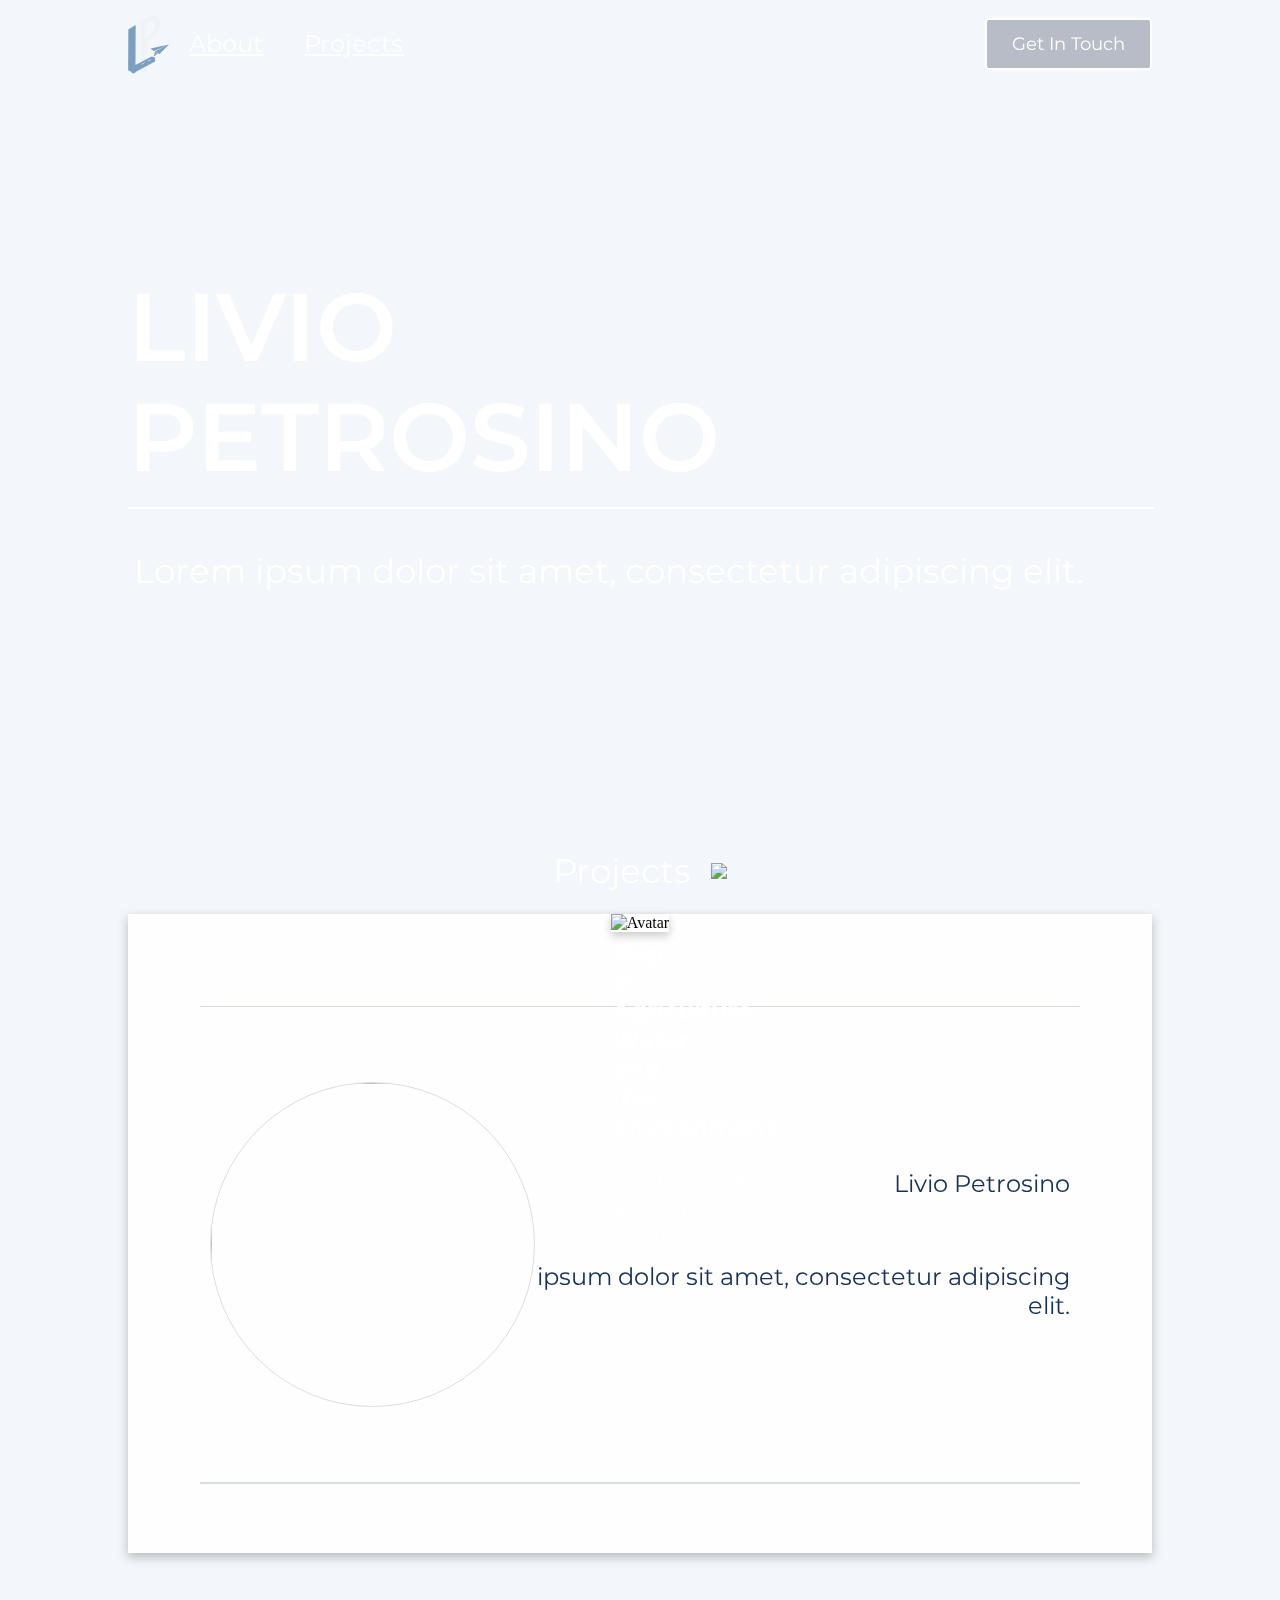
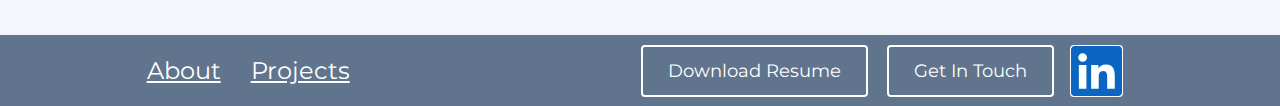
==== commit 96bdbd76: "Update" ====
--- a/index.html
+++ b/index.html
@@ -51,10 +51,10 @@
         </div>
     </div>
     <div class="content">
+        <div class="projectscta">Projects
+            <img src="https://github.com/LPetrosino/Portfolio-HW18/blob/main/images/arrow.png?raw=true">
+        </div>
         <div id="projectSection">
-            <div class="projectscta">Projects
-                <img src="https://github.com/LPetrosino/Portfolio-HW18/blob/main/images/arrow.png?raw=true">
-            </div>
             <div id=projects>
                 <div class="card">
                     <img class="card1image" src="https://github.com/LPetrosino/Portfolio-HW18/blob/main/images/cardImagefinal.png?raw=true" alt="Avatar" style="width:100%">
--- a/style.css
+++ b/style.css
@@ -9,6 +9,7 @@
     height: 100%;
     background-repeat: no-repeat;
     position: relative;
+    z-index: 0;
 }
 @media only screen and (max-width: 600px) {
     .backgroundImage {
@@ -16,7 +17,6 @@
         background-size: 100%;
         height: 100%;
         background-repeat: no-repeat;
-        position: relative;
     }
 }
 nav {
@@ -91,14 +91,17 @@
     display: flex;
     align-items: center;
     justify-content: center;
-    margin-bottom: 4%;
-    color: #173256;
+    margin-top: -6%;
+    margin-bottom: 1%;
+    color: #FFFFFF;
 
     font-family: 'Montserrat', sans-serif;
     font-style: normal;
     font-weight: normal;
     font-size: 33.99px;
     line-height: 65px;
+    position: relative;
+    z-index: 1;
     order: 3;
 }
 .projectscta img {
@@ -287,13 +290,14 @@
 #projectSection {
     width: 100%;
     padding-bottom: 69px;
-    margin-top: -5%;
     margin-bottom: 8%;
     height: auto;
     box-shadow: 0px 4px 10px rgba(0, 0, 0, 0.25);;
 
     background: rgba(255, 255, 255, 0.88);
     backdrop-filter: blur(10px);
+    position: relative;
+    z-index: 1;
     /* Note: backdrop-filter has minimal browser support */
 }
 @media only screen and (max-width: 1024px) {
@@ -420,8 +424,10 @@
         flex-direction: column;
         flex-wrap: wrap;
         height: auto;
-        margin-left: 14.46%;
-        margin-right: 14.46%;
+        align-content: center;
+        align-items: stretch;
+        margin-left: 0;
+        margin-right: 0;
     }
 }
 .footerItems{
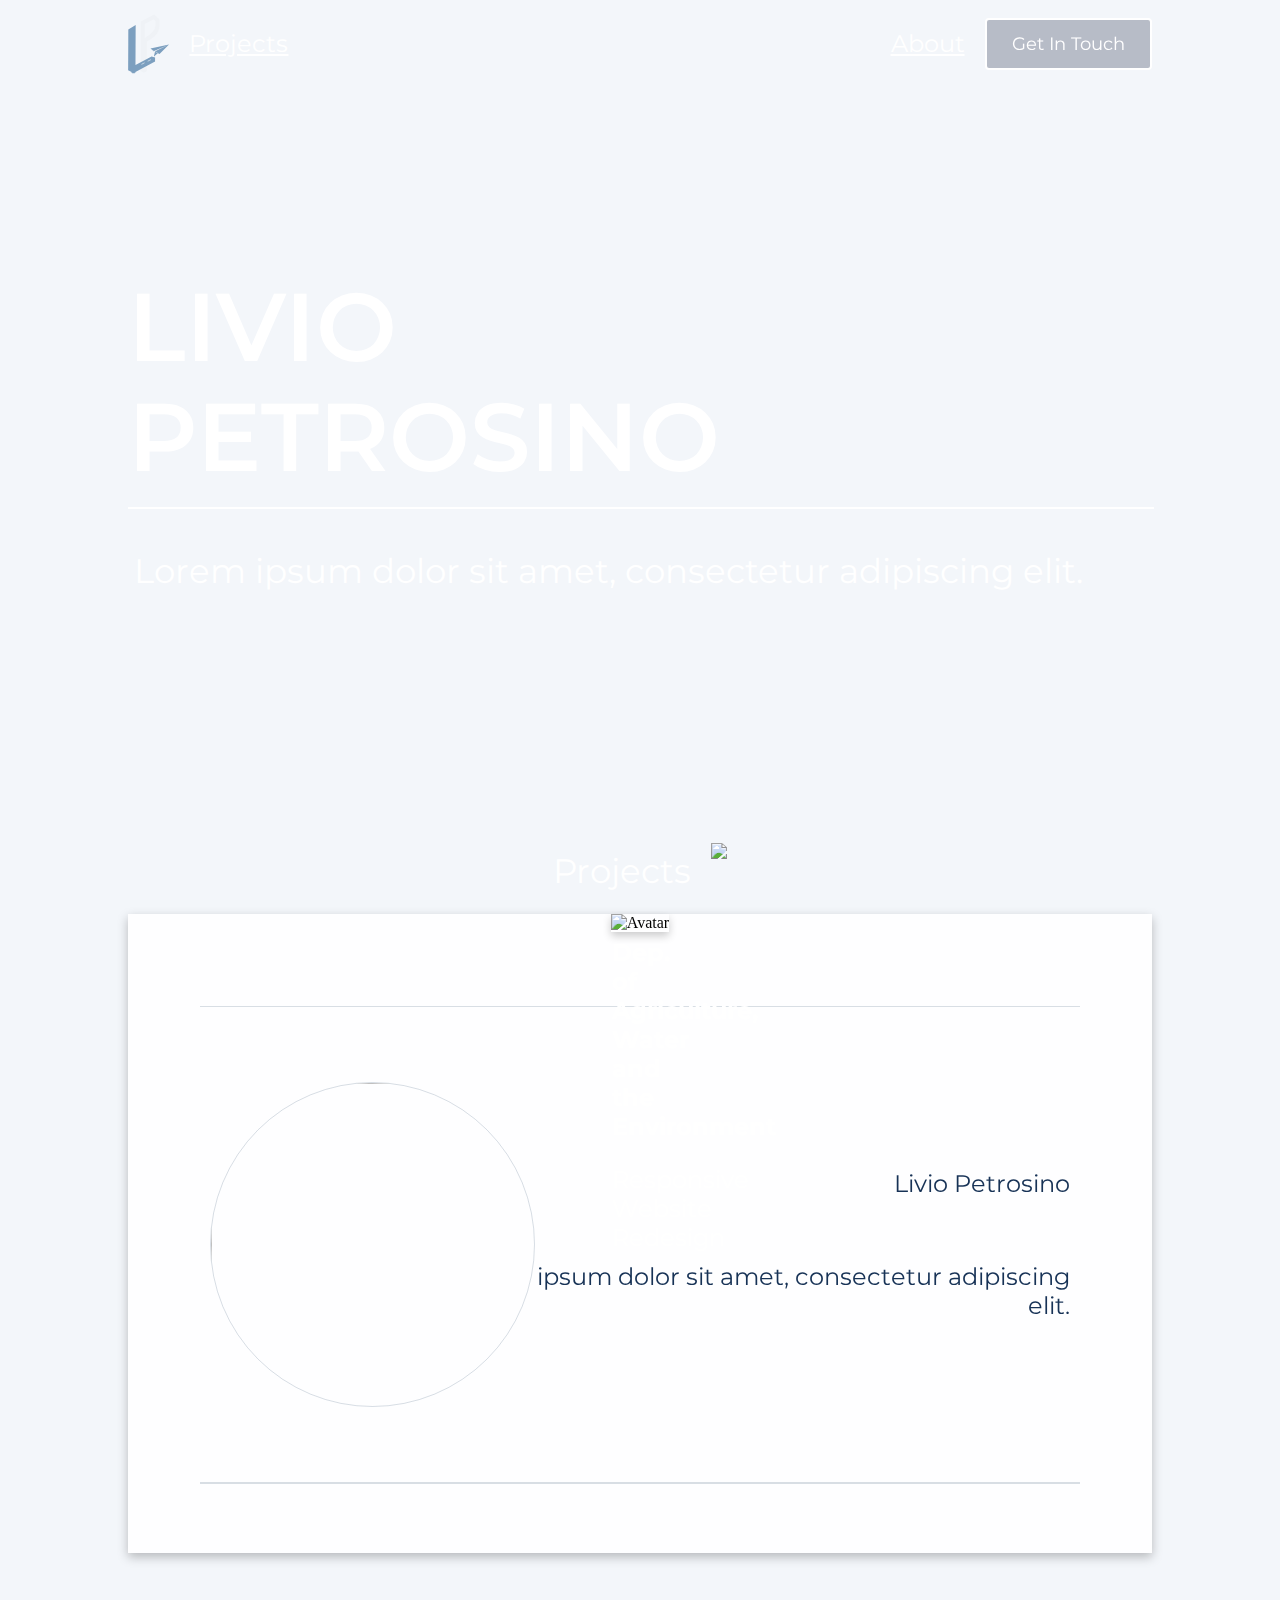
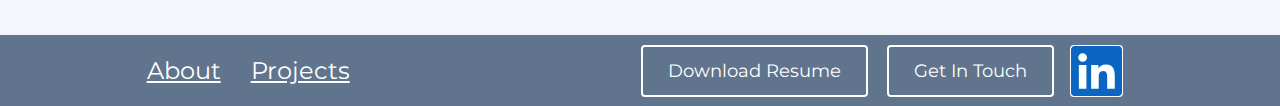
==== commit 69af4208: "Update" ====
--- a/index.html
+++ b/index.html
@@ -36,8 +36,8 @@
                         <line y1="-0.25" x2="3.49858" y2="-0.25" transform="matrix(0.894128 -0.447812 0.663743 0.74796 19.8535 47.4249)" stroke="white" stroke-width="0.5"/>
                         <line y1="-0.25" x2="3.49858" y2="-0.25" transform="matrix(0.894128 -0.447812 0.663743 0.74796 13.5977 50.5581)" stroke="white" stroke-width="0.5"/>
                     </svg>
+                    <a id="navTextb" class="navText" href="index.html">Projects</a>
                     <a id="navTexta" class="navText" href="about.html">About</a>
-                    <a id="navTextb" class="navText" href="index.html">Projects</a>
                     <button id="navButton" href="">Get In Touch</button>
                 </nav>
             </header>
--- a/style.css
+++ b/style.css
@@ -104,8 +104,29 @@
     z-index: 1;
     order: 3;
 }
+@media only screen and (max-width: 1024px) {
+    .projectscta {
+        margin-top: -8%;
+    }
+}
+@media only screen and (max-width: 900px) {
+    .projectscta {
+        margin-top: -11%;
+    }
+}
+@media only screen and (max-width: 600px) {
+    .projectscta {
+        margin-top: -22%;
+    }
+}
 .projectscta img {
     margin-left: 2%;
+    height: 3.5rem;
+}
+@media only screen and (max-width: 600px) {
+    .aboutcta img {
+        height: 3rem;
+    }
 }
 .footerText {
     left: 24.83%;
@@ -299,21 +320,6 @@
     position: relative;
     z-index: 1;
     /* Note: backdrop-filter has minimal browser support */
-}
-@media only screen and (max-width: 1024px) {
-    #projectSection {
-        margin-top: -8%;
-    }
-}
-@media only screen and (max-width: 900px) {
-    #projectSection {
-        margin-top: -11%;
-    }
-}
-@media only screen and (max-width: 600px) {
-    #projectSection {
-        margin-top: -15%;
-    }
 }
 #projects {
     display: inline-flex;
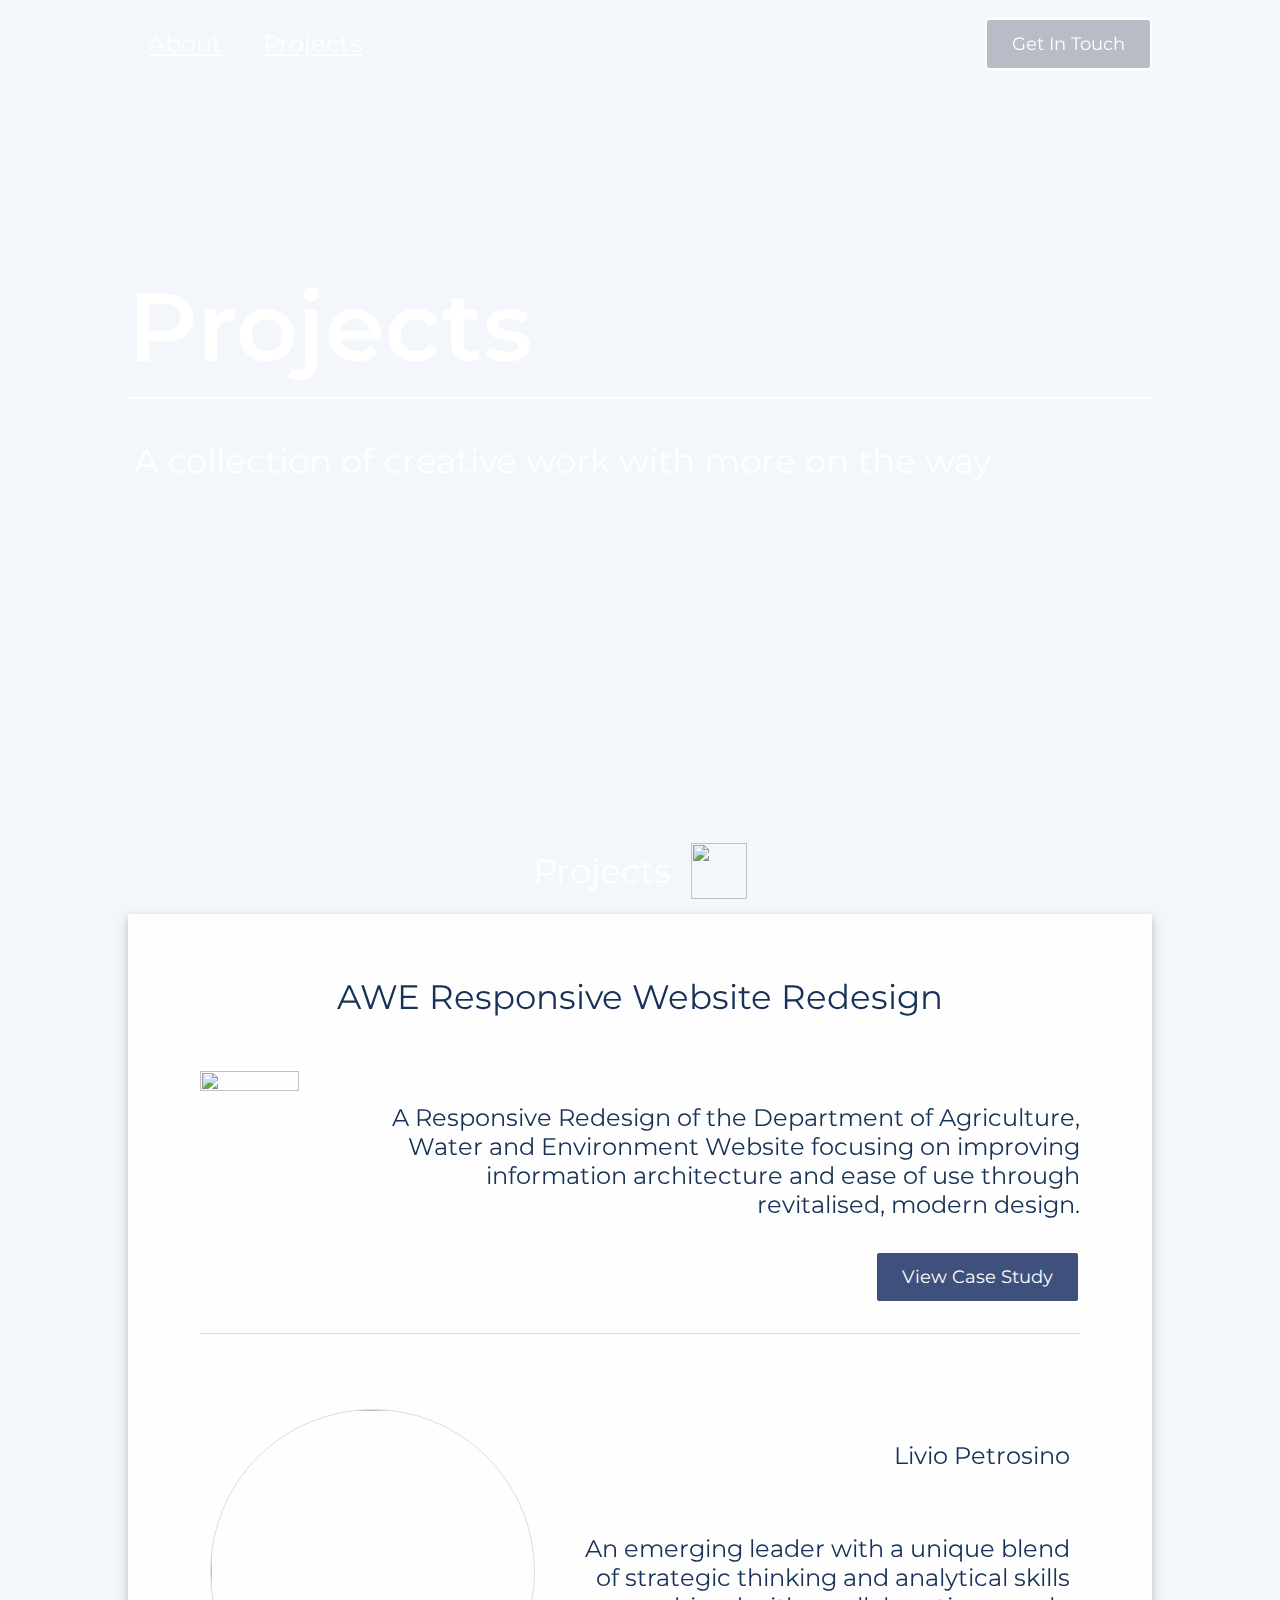
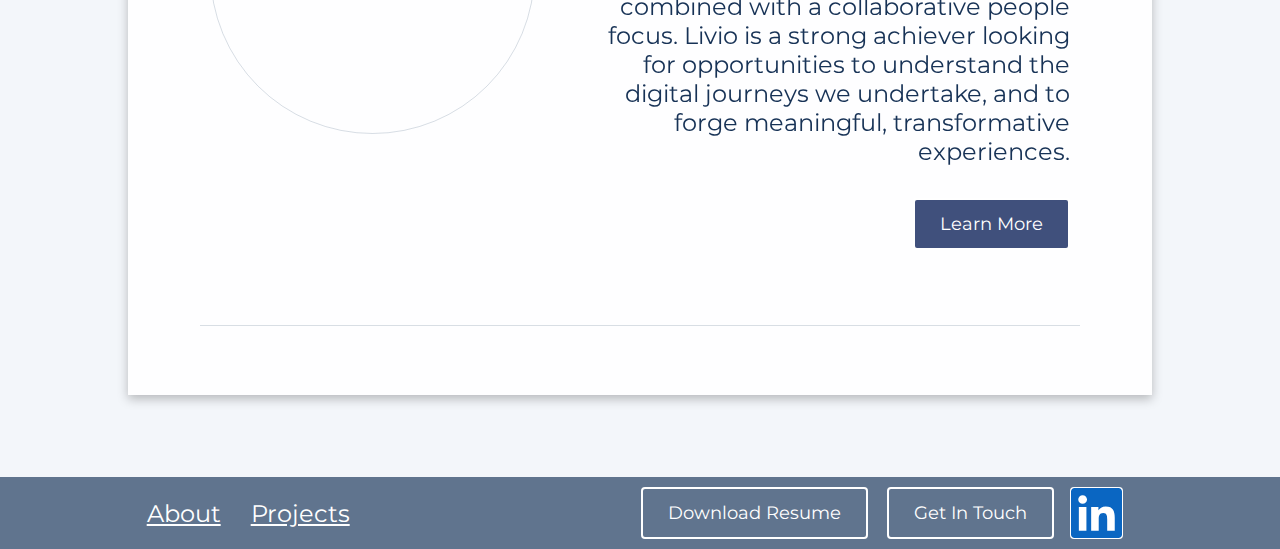
==== commit 31e9ac09: "Update" ====
--- a/index.html
+++ b/index.html
@@ -1,24 +1,13 @@
-<!DOCTYPE html>
-<html lang="en">
-<head>
+<html lang="en"><head>
     <link rel="stylesheet" href="style.css">
     <link rel="preconnect" href="https://fonts.googleapis.com">
-    <link rel="preconnect" href="https://fonts.gstatic.com" crossorigin>
-    <link href="https://fonts.googleapis.com/css2?family=Montserrat:ital,wght@0,100;0,200;0,300;0,400;0,500;0,600;0,700;0,800;0,900;1,100;1,200;1,300;1,400;1,500;1,600;1,700;1,800;1,900&display=swap" rel="stylesheet">
+    <link rel="preconnect" href="https://fonts.gstatic.com" crossorigin="">
+    <link href="https://fonts.googleapis.com/css2?family=Montserrat:ital,wght@0,100;0,200;0,300;0,400;0,500;0,600;0,700;0,800;0,900;1,100;1,200;1,300;1,400;1,500;1,600;1,700;1,800;1,900&amp;display=swap" rel="stylesheet">
     <meta charset="UTF-8">
     <meta http-equiv="X-UA-Compatible" content="IE=edge">
     <meta name="viewport" content="width=device-width, initial-scale=1.0">
-    <!-- Hotjar Tracking Code for https://lpetrosino.github.io/My_First_Repo/ -->
-    <script>    
-        (function(h,o,t,j,a,r){
-            h.hj=h.hj||function(){(h.hj.q=h.hj.q||[]).push(arguments)};
-            h._hjSettings={hjid:2517345,hjsv:6};
-            a=o.getElementsByTagName('head')[0];
-            r=o.createElement('script');r.async=1;
-            r.src=t+h._hjSettings.hjid+j+h._hjSettings.hjsv;
-            a.appendChild(r);
-        })(window,document,'https://static.hotjar.com/c/hotjar-','.js?sv=');
-    </script>
+    <script src="https://ajax.googleapis.com/ajax/libs/jquery/3.5.1/jquery.min.js"></script>
+    <script src="script.js"></script>
     <title>Document</title>
 </head>
 <body>
@@ -26,51 +15,42 @@
         <div class="content">
             <header>
                 <nav>
-                    <svg width="41" height="60" viewBox="0 0 41 60" fill="none" xmlns="http://www.w3.org/2000/svg">
-                        <path d="M16.8015 26.4986C23.5625 22.6713 29.4502 18.6682 29.4502 11.8692V6.21134C27.8305 4.60567 25.9408 3 25.9408 3L14.7501 8.67125V29.6762L14.75 55.8813L16.8016 57L16.8015 28.6968V26.4986Z" stroke="#EFF2F6" stroke-width="4" stroke-miterlimit="1.41421" stroke-linecap="square"/>
-                        <path d="M5.46011 56.825L2.12839 55.1449C2.12839 55.1449 2.30581 31.4099 2.30581 16.6347L5.64617 14.5239L5.46488 54.3464M5.46011 56.825L5.46488 54.3464M5.46011 56.825L25.0684 46.2497V44.9278L23.8284 44.5973L5.46488 54.3464" stroke="#7C9FBF" stroke-width="4" stroke-linecap="square"/>
-                        <path d="M41.001 30.5L31.501 40L29.7809 39.2355L26.001 42.5V37.5L22.501 34.5L41.001 30.5Z" fill="#7C9FBF"/>
-                        <path d="M40.6963 30.7643L26.0807 36.9502L26.2356 41.7309L27.1522 37.3678L40.6963 30.7643Z" fill="#FCFCFC"/>
-                        <path d="M27.5 37.5L27.5 38L31.1553 39.7688L27.5 37.5Z" fill="#FCFCFC"/>
-                        <path d="M25.8325 37L25.8322 36.6773L22.5 34.5L25.8325 37Z" fill="#FCFCFC"/>
-                        <line y1="-0.25" x2="3.49858" y2="-0.25" transform="matrix(0.894128 -0.447812 0.663743 0.74796 19.8535 47.4249)" stroke="white" stroke-width="0.5"/>
-                        <line y1="-0.25" x2="3.49858" y2="-0.25" transform="matrix(0.894128 -0.447812 0.663743 0.74796 13.5977 50.5581)" stroke="white" stroke-width="0.5"/>
-                    </svg>
+                    <img class="logo" src="https://github.com/LPetrosino/Portfolio-HW18/blob/main/images/logo.png?raw=true" alt="">
+                    <a id="navTexta" class="navText" href="about.html">About</a>
                     <a id="navTextb" class="navText" href="index.html">Projects</a>
-                    <a id="navTexta" class="navText" href="about.html">About</a>
                     <button id="navButton" href="">Get In Touch</button>
                 </nav>
             </header>
-            <div Class="heroText">
-                <div class="H1">LIVIO</div>
-                <div class="H1">PETROSINO</div>
+            <div class="heroText">
+                <div class="H1">Projects</div>
                 <div class="line"></div>
-                <div class="subH">Lorem ipsum dolor sit amet, consectetur adipiscing elit.</div>
+                <div class="subH">A collection of creative work with more on the way</div>
             </div>
-            
         </div>
     </div>
     <div class="content">
-        <div class="projectscta">Projects
+        <div class="projectscta" id="projectscta">Projects
             <img src="https://github.com/LPetrosino/Portfolio-HW18/blob/main/images/arrow.png?raw=true">
         </div>
         <div id="projectSection">
-            <div id=projects>
-                <div class="card">
-                    <img class="card1image" src="https://github.com/LPetrosino/Portfolio-HW18/blob/main/images/cardImagefinal.png?raw=true" alt="Avatar" style="width:100%">
-                    <div class="container">
-                      <h3><b>Dep. of Agriculture, Water and the Environment</b></h3>
-                      <p>Responsive Website Redesign</p>
+            <div id="projects">
+                <div class="sectionTitles">AWE Responsive Website Redesign</div>
+                <div class="mockup">
+                    <div class="mockupText">
+                        <h4>A Responsive Redesign of the Department of Agriculture, Water and Environment Website focusing on improving information architecture and ease of use through revitalised, modern design.</h4>
+                        <button class="mockupButton" id="bodyButton1">View Case Study</button>
                     </div>
+                    <img src="https://github.com/LPetrosino/Portfolio-HW19/blob/main/images/aweMockup.png?raw=true" width="60%">
                 </div>
             </div>
             <div class="line2"></div>
-            <div id=aboutMe>
+            <div id="aboutMe">
                 <img class="myPhoto" src="https://github.com/LPetrosino/Portfolio-HW18/blob/main/images/myPhoto.png?raw=true">
                 <!-- insert image -->
                 <div id="blurb">
                     <h4>Livio Petrosino</h4>
-                    <h4>ipsum dolor sit amet, consectetur adipiscing elit.</h4>
+                    <h4>An emerging leader with a unique blend of strategic thinking and analytical skills combined with a collaborative people focus. Livio is a strong achiever looking for opportunities to understand the digital journeys we undertake, and to forge meaningful, transformative experiences.</h4>
+                    <button class="mockupButton" id="bodyButton2">Learn More</button>
                 </div>
             </div>
             <div class="line3"></div>
@@ -79,20 +59,20 @@
     <footer> 
         <div class="fContainer">
             <div class="footerItem2">
-                <a id="footerTexta" class="footerText" href="">About</a>
+                <a id="footerTexta" class="footerText" href="about.html">About</a>
                 <a id="footerTextb" class="footerText" href="#projects">Projects</a>
             </div>
             <div class="footerItems">
-                <button class="cvButton" href="">Download Resume</button>
+                <button class="cvButton" id="fbutton1" href="">Download Resume</button>
             </div>
            <div class="footerItems">
-                <button class="contactButton" href="">Get In Touch</button>
+                <button class="contactButton" id="fbutton2" href="">Get In Touch</button>
                 <svg id="lnkdIn" width="53" height="52" viewBox="0 0 53 52" fill="none" xmlns="http://www.w3.org/2000/svg">
-                <rect width="53" height="52" rx="4" fill="white"/>
-                <path d="M48.3571 1H4.63147C2.6279 1 1 2.6183 1 4.60491V47.3951C1 49.3817 2.6279 51 4.63147 51H48.3571C50.3607 51 52 49.3817 52 47.3951V4.60491C52 2.6183 50.3607 1 48.3571 1ZM16.4138 43.8571H8.85491V19.9955H16.4252V43.8571H16.4138ZM12.6344 16.7366C10.2096 16.7366 8.25156 14.8058 8.25156 12.4397C8.25156 10.0737 10.2096 8.14286 12.6344 8.14286C15.0478 8.14286 17.0172 10.0737 17.0172 12.4397C17.0172 14.817 15.0592 16.7366 12.6344 16.7366ZM44.7484 43.8571H37.1895V32.25C37.1895 29.4821 37.1326 25.9219 33.2621 25.9219C29.3232 25.9219 28.7199 28.9353 28.7199 32.0491V43.8571H21.1609V19.9955H28.4125V23.2545H28.515C29.5281 21.3795 31.9984 19.404 35.6754 19.404C43.3254 19.404 44.7484 24.3482 44.7484 30.7768V43.8571Z" fill="#0A66C2"/>
+                <rect width="53" height="52" rx="4" fill="white"></rect>
+                <path d="M48.3571 1H4.63147C2.6279 1 1 2.6183 1 4.60491V47.3951C1 49.3817 2.6279 51 4.63147 51H48.3571C50.3607 51 52 49.3817 52 47.3951V4.60491C52 2.6183 50.3607 1 48.3571 1ZM16.4138 43.8571H8.85491V19.9955H16.4252V43.8571H16.4138ZM12.6344 16.7366C10.2096 16.7366 8.25156 14.8058 8.25156 12.4397C8.25156 10.0737 10.2096 8.14286 12.6344 8.14286C15.0478 8.14286 17.0172 10.0737 17.0172 12.4397C17.0172 14.817 15.0592 16.7366 12.6344 16.7366ZM44.7484 43.8571H37.1895V32.25C37.1895 29.4821 37.1326 25.9219 33.2621 25.9219C29.3232 25.9219 28.7199 28.9353 28.7199 32.0491V43.8571H21.1609V19.9955H28.4125V23.2545H28.515C29.5281 21.3795 31.9984 19.404 35.6754 19.404C43.3254 19.404 44.7484 24.3482 44.7484 30.7768V43.8571Z" fill="#0A66C2"></path>
                 </svg>
            </div>
         </div>
     </footer>
 </body>
-</html>
+</html>--- a/style.css
+++ b/style.css
@@ -220,6 +220,23 @@
     background: #D8DEE4;
     margin-left: 7%;
     margin-right: 7%;
+}#blurb {
+    display: flex;
+    flex-direction: column;
+    align-items: flex-end;
+    justify-content: center;
+    position: static;
+    margin-right: 8%;
+    padding-left: 4%;
+}
+@media only screen and (max-width: 600px) {
+    #blurb {
+        margin-left: 5%;
+        margin-right: 5%;
+        align-items: center;
+        justify-content: center;
+        padding-left: 0%;
+    }
 }
 .myPhoto {
     border-radius: 50%;
@@ -248,22 +265,6 @@
         
     }
 }
-#blurb {
-    display: flex;
-    flex-direction: column;
-    align-items: flex-end;
-    justify-content: center;
-    position: static;
-    margin-right: 8%;
-}
-@media only screen and (max-width: 600px) {
-    #blurb {
-        margin-left: 5%;
-        margin-right: 5%;
-        align-items: center;
-        justify-content: center;
-    }
-}
 .subH {
     width: 100%;
     height: 65px;
@@ -321,11 +322,41 @@
     z-index: 1;
     /* Note: backdrop-filter has minimal browser support */
 }
+.sectionTitles {
+    display: flex;
+    align-items: center;
+    justify-content: center;
+    padding-top: 5%;
+    margin-bottom: 4%;
+    color: #173256;
+
+    font-family: 'Montserrat', sans-serif;
+    font-style: normal;
+    font-weight: normal;
+    font-size: 33.99px;
+    line-height: 65px;
+    order: 3;
+}
+@media only screen and (max-width: 600px) {
+    .sectionTitles {
+        display: flex;
+        align-items: center;
+        justify-content: center;
+        margin-bottom: 4%;
+        color: #173256;
+    
+        font-family: 'Montserrat', sans-serif;
+        font-style: normal;
+        font-weight: normal;
+        font-size: 28px;
+        line-height: 40px;
+        margin-left: 10%;
+    }
+}
 #projects {
-    display: inline-flex;
     justify-content: center;
     width: 100%;
-    margin-bottom: 74px;
+    margin-bottom: 30px;
 }
 #aboutMe {
     margin-top: 75px;
@@ -341,46 +372,42 @@
         align-items: center;
     }
 }
-.card1 {
-    position: static;
-    width: 40%;
-    left: 56px;
-    top: 47px;
-
-    /* Inside Auto Layout */
-
-    flex: none;
-    order: 0;
-    flex-grow: 0;
-    margin: 0px 37px;
-    background-color: white;
-    filter: drop-shadow(0px 4px 10px rgba(0, 0, 0, 0.25));
-}
-.cardImg {
-    position: static;
-    width: 100%;
-    left: calc(50% - 545px/2);
-    top: 0%;
-    flex: none;
-    order: 0;
-    align-self: auto;
-    flex-grow: 0;
-    margin: 0px 0px;
-    border: 0.5px solid rgba(13, 50, 89, 0.2);
-}
-.cardDesc {
-    display: flex;
-    flex-direction: row;
-    flex-wrap: wrap;
-    padding-left: 5%;
-    padding-right: 5%;
-
-    position: static;
-    width: fit-content;
-    height: inherit;
-
-    background: #FFFFFF;
-    box-sizing: border-box;
+.mockup {
+    display: flex;
+    margin-left: 7%;
+    margin-right: 7%;
+}
+@media only screen and (max-width: 600px) {
+    .mockup {
+        display: flex;
+        flex-direction: column;
+        margin: 4%;
+    }
+}
+@media only screen and (max-width: 600px) {
+    .mockup img {
+        width: auto;
+        order: 1;
+    }
+}
+.mockupText {
+    display: flex;
+    flex-direction: column;
+    order: 2;
+}
+.mockupButton {
+    background: #40507C;
+    border: 2px solid white;
+    backdrop-filter: blur(6px);
+    border-radius: 4px;
+    margin-left: auto;
+    color: white;
+}
+@media only screen and (max-width: 600px) {
+    .mockupButton {
+        margin-left: auto;
+        margin-right: auto;
+    }
 }
 h3, p {
     font-family: 'Montserrat', sans-serif;
@@ -402,7 +429,8 @@
 }
 @media only screen and (max-width: 600px) {
     h4 {
-        text-align: left; 
+        text-align: left;
+        font-size: 22px;
     }
 }
 footer {
@@ -512,36 +540,3 @@
     left: calc(50% - 223px/2 + 0.5px);
     top: 880px;
 }
-.card {
-    /* Add shadows to create the "card" effect */
-    box-shadow: 0 4px 8px 0 rgba(0,0,0,0.2);
-    transition: 0.3s;
-    margin-left: 8%;
-    margin-right: 8%;
-    position: relative;
-}
-.card1image{
-    width: 100%;
-    height: 100%
-    
-}
-  /* On mouse-over, add a deeper shadow */
-.card:hover {
-    box-shadow: 0 8px 16px 0 rgba(0,0,0,0.2);
-}
-
-  /* Add some padding inside the card container */
-.container {
-    position: absolute;
-    top: 0;
-    left: 0;
-    right: 0;
-    bottom: 0;
-    background-color: rgba(0,0,0,0,0);
-}
-.container:hover {
-    opacity: 1;
-    background: rgba(203, 209, 218, 0.2);
-    backdrop-filter: blur(4px);
-    transition: .5s ease;
-}